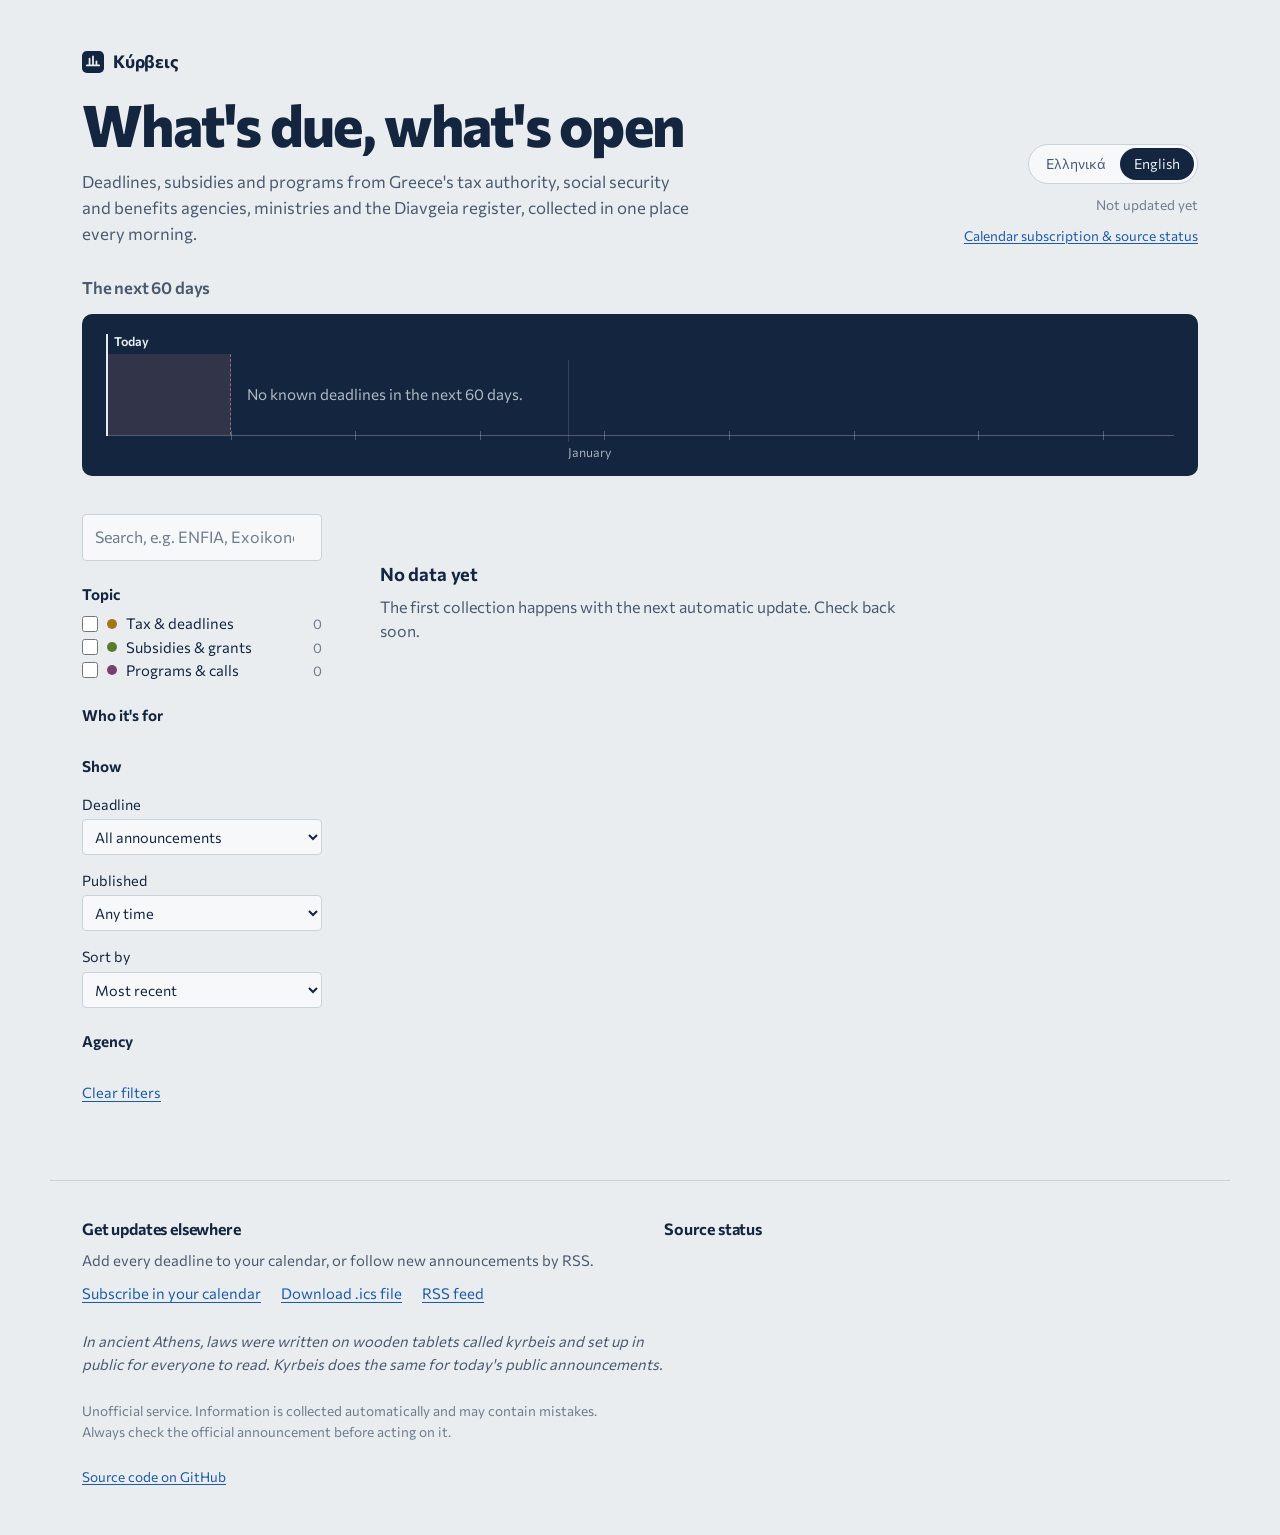
==== site/index.html @ b3ae0763 "Mobile layout: sticky search and filter panel, compact header" ====
<!doctype html>
<html lang="el">
<head>
<meta charset="utf-8">
<meta name="viewport" content="width=device-width, initial-scale=1">
<title>Κύρβεις — Προθεσμίες, επιδόματα και επιδοτήσεις του Δημοσίου</title>
<meta name="description" content="Προθεσμίες, επιδοτήσεις και προγράμματα από ΑΑΔΕ, e-ΕΦΚΑ, ΟΠΕΚΑ, ΔΥΠΑ, υπουργεία και Διαύγεια, σε ένα μέρος. Ενημερώνεται καθημερινά.">
<meta name="theme-color" content="#14263F">
<link rel="icon" href="data:image/svg+xml,%3Csvg xmlns='http://www.w3.org/2000/svg' viewBox='0 0 32 32'%3E%3Crect width='32' height='32' rx='7' fill='%2314263F'/%3E%3Cpath d='M7 21h18M11 21V11M16 21V8M21 21v-6' stroke='%23E9EDF0' stroke-width='2.6' stroke-linecap='round'/%3E%3C/svg%3E">
<link rel="alternate" type="application/rss+xml" title="Κύρβεις" href="data/feed.xml">
<link rel="preconnect" href="https://fonts.googleapis.com">
<link rel="preconnect" href="https://fonts.gstatic.com" crossorigin>
<link href="https://fonts.googleapis.com/css2?family=Commissioner:wght@300..800&display=swap" rel="stylesheet">
<link rel="stylesheet" href="style.css">
</head>
<body>
<a class="skip" href="#list" data-i18n="skip">Μετάβαση στα αποτελέσματα</a>

<header class="top">
  <div class="brand">
    <a class="wordmark" href="./" lang="el"><svg aria-hidden="true" width="22" height="22" viewBox="0 0 32 32"><rect width="32" height="32" rx="7" fill="currentColor"/><path d="M7 21h18M11 21V11M16 21V8M21 21v-6" stroke="var(--paper)" stroke-width="2.6" stroke-linecap="round"/></svg>Κύρβεις</a>
    <h1 data-i18n="title">Τι λήγει, τι ανοίγει</h1>
    <p class="lede" data-i18n="lede">Προθεσμίες, επιδοτήσεις και προγράμματα από ΑΑΔΕ, e-ΕΦΚΑ, ΟΠΕΚΑ, ΔΥΠΑ, υπουργεία και Διαύγεια, συγκεντρωμένα και ενημερωμένα κάθε πρωί.</p>
  </div>
  <div class="top-side">
    <div class="lang" role="group" aria-label="Language">
      <button type="button" data-lang="el" aria-pressed="true">Ελληνικά</button>
      <button type="button" data-lang="en" aria-pressed="false">English</button>
    </div>
    <p class="updated" id="updated"></p>
    <a class="jump" href="#foot" data-i18n="jumpFoot">Συνδρομή στο ημερολόγιο &amp; κατάσταση πηγών</a>
  </div>
</header>

<section class="horizon" aria-labelledby="horizon-h">
  <div class="horizon-head">
    <h2 id="horizon-h" data-i18n="horizon">Οι επόμενες 60 ημέρες</h2>
    <p id="next-up" class="next-up"></p>
  </div>
  <div class="track-wrap">
    <div class="track" id="track" role="group" data-i18n-label="timeline" aria-label="Χρονολόγιο προθεσμιών"></div>
  </div>
</section>

<div class="layout">
  <aside class="rail" aria-label="Filters">
    <label class="search">
      <span class="vh" data-i18n="search">Αναζήτηση</span>
      <input id="q" type="search" autocomplete="off" data-i18n-ph="searchPh" placeholder="Αναζήτηση, π.χ. ΕΝΦΙΑ, Εξοικονομώ">
    </label>

    <details class="filters" id="filters" open>
    <summary><span data-i18n="filters">Φίλτρα</span><span class="badge" id="fcount" hidden></span></summary>
    <div class="filters-body">
    <fieldset>
      <legend data-i18n="topic">Θέμα</legend>
      <div id="cats"></div>
    </fieldset>

    <fieldset>
      <legend data-i18n="audience">Για ποιον</legend>
      <div id="auds"></div>
    </fieldset>

    <fieldset>
      <legend data-i18n="show">Εμφάνιση</legend>
      <label class="sort"><span data-i18n="dueFilter">Προθεσμία</span>
        <select id="due">
          <option value="" data-i18n="dueAny">Όλες οι ανακοινώσεις</option>
          <option value="open" data-i18n="dueOpen">Με ανοιχτή προθεσμία</option>
          <option value="7" data-i18n="due7">Λήγει σε 7 ημέρες</option>
          <option value="30" data-i18n="due30">Λήγει σε 30 ημέρες</option>
        </select>
      </label>
      <label class="sort"><span data-i18n="period">Δημοσίευση</span>
        <select id="period">
          <option value="" data-i18n="periodAny">Οποτεδήποτε</option>
          <option value="7" data-i18n="period7">Τελευταίες 7 ημέρες</option>
          <option value="30" data-i18n="period30">Τελευταίες 30 ημέρες</option>
        </select>
      </label>
      <label class="sort"><span data-i18n="sort">Ταξινόμηση</span>
        <select id="sort">
          <option value="published" data-i18n="sortPub">Πιο πρόσφατα</option>
          <option value="deadline" data-i18n="sortDl">Πλησιέστερη προθεσμία</option>
        </select>
      </label>
    </fieldset>

    <fieldset>
      <legend data-i18n="source">Φορέας</legend>
      <div id="sources"></div>
    </fieldset>

    <button type="button" id="reset" class="reset" data-i18n="reset">Καθαρισμός φίλτρων</button>
    <button type="button" id="apply" class="apply"></button>
    </div>
    </details>
  </aside>

  <main id="list" tabindex="-1">
    <p class="count" id="count" aria-live="polite"></p>
    <div id="results"></div>
  </main>
</div>

<footer class="foot" id="foot">
  <div class="subscribe">
    <h2 data-i18n="subscribe">Πάρτε τις ενημερώσεις αλλού</h2>
    <p data-i18n="subscribeText">Προσθέστε όλες τις προθεσμίες στο ημερολόγιό σας ή ακολουθήστε τα νέα με RSS.</p>
    <p class="sub-links">
      <a href="data/deadlines.ics" id="ics" data-i18n="ics">Συνδρομή στο ημερολόγιο</a>
      <a href="data/deadlines.ics" download data-i18n="icsFile">Λήψη αρχείου .ics</a>
      <a href="data/feed.xml" data-i18n="rss">Ροή RSS</a>
    </p>
  </div>
  <div class="status">
    <h2 data-i18n="status">Κατάσταση πηγών</h2>
    <ul id="status"></ul>
  </div>
  <p class="name-story" data-i18n="nameStory">Στην αρχαία Αθήνα οι νόμοι γράφονταν σε ξύλινες πινακίδες, τις κύρβεις, και στήνονταν δημόσια για να τους διαβάζουν όλοι. Οι Κύρβεις κάνουν το ίδιο για τις σημερινές ανακοινώσεις του Δημοσίου.</p>
  <p class="disclaimer" data-i18n="disclaimer">Ανεπίσημη υπηρεσία. Οι πληροφορίες συλλέγονται αυτόματα και μπορεί να περιέχουν λάθη. Ελέγχετε πάντα την επίσημη ανακοίνωση πριν από κάθε ενέργεια.</p>
  <p class="made"><a id="repo" href="https://github.com/" data-i18n="made">Ο κώδικας στο GitHub</a></p>
</footer>

<script src="app.js" defer></script>
</body>
</html>
---- site/style.css ----
/* Κύρβεις (Kyrbeis) — tokens first, then layout, then components. */
:root {
  --paper: #E9EDF0;        /* cool slate paper */
  --surface: #F6F8F9;
  --ink: #14263F;          /* navy ink */
  --ink-2: #4A5A6E;
  --ink-3: #6E7C8C;
  --rule: #C9D1D9;
  --link: #1D5AA6;         /* Aegean blue */
  --tax: #A6741A;          /* ochre: tax & deadlines */
  --subsidy: #5A7A2E;      /* olive: money */
  --program: #7A3F6E;      /* plum: programs & calls */
  --other: #7C8A99;
  --urgent: #B23A2B;       /* brick: due within 7 days */
  --urgent-bg: #F6DEDA;
  --focus: #1D5AA6;
  --radius-s: 4px;
  --radius-m: 10px;
  --font: "Commissioner", system-ui, -apple-system, "Segoe UI", sans-serif;
  color-scheme: light;
}
@media (prefers-color-scheme: dark) {
  :root:not([data-theme="light"]) {
    --paper: #0F1A2A; --surface: #15243A; --ink: #E6ECF2; --ink-2: #B3C0CE; --ink-3: #8C9BAC;
    --rule: #2A3B53; --link: #8DB8F0; --tax: #E0AE55; --subsidy: #A6C878; --program: #D79AC8;
    --other: #8C9BAC; --urgent: #FF9C8C; --urgent-bg: #4A2420; --focus: #8DB8F0; color-scheme: dark;
  }
}
:root[data-theme="dark"] {
  --paper: #0F1A2A; --surface: #15243A; --ink: #E6ECF2; --ink-2: #B3C0CE; --ink-3: #8C9BAC;
  --rule: #2A3B53; --link: #8DB8F0; --tax: #E0AE55; --subsidy: #A6C878; --program: #D79AC8;
  --other: #8C9BAC; --urgent: #FF9C8C; --urgent-bg: #4A2420; --focus: #8DB8F0; color-scheme: dark;
}

*, *::before, *::after { box-sizing: border-box; }
html { -webkit-text-size-adjust: 100%; }
body {
  margin: 0; background: var(--paper); color: var(--ink);
  font: 400 1rem/1.55 var(--font); font-feature-settings: "tnum" 1;
}
a { color: var(--link); text-underline-offset: .18em; text-decoration-thickness: 1px; }
a:hover { text-decoration-thickness: 2px; }
:focus-visible { outline: 2px solid var(--focus); outline-offset: 2px; border-radius: 2px; }
h1, h2, h3 { margin: 0; font-weight: 650; letter-spacing: -.01em; }
.vh { position: absolute; width: 1px; height: 1px; overflow: hidden; clip: rect(0 0 0 0); white-space: nowrap; }
.skip { position: absolute; left: 16px; top: -40px; background: var(--ink); color: var(--paper); padding: 6px 10px; z-index: 5; }
.skip:focus { top: 8px; }

.top, .horizon, .layout, .foot { max-width: 1180px; margin: 0 auto; padding-inline: 32px; }

/* ---------- header ---------- */
.top {
  display: flex; justify-content: space-between; gap: 32px; align-items: flex-end;
  padding-top: 48px; padding-bottom: 28px;
}
.wordmark {
  display: inline-flex; align-items: center; gap: 9px; margin-bottom: 20px;
  font-weight: 700; font-size: 1.1rem; letter-spacing: -.01em; color: var(--ink); text-decoration: none;
}
.wordmark:hover { text-decoration: none; color: var(--link); }
.top h1 {
  font-size: clamp(2.2rem, 5.2vw, 3.6rem); line-height: 1.02; font-weight: 760;
  letter-spacing: -.03em; max-width: 16ch;
}
.lede { margin: 14px 0 0; max-width: 56ch; color: var(--ink-2); font-size: 1.05rem; }
.top-side { display: flex; flex-direction: column; align-items: flex-end; gap: 10px; flex-shrink: 0; }
.lang { display: inline-flex; border: 1px solid var(--rule); border-radius: 999px; padding: 3px; background: var(--surface); }
.lang button {
  font: inherit; font-size: .88rem; border: 0; background: transparent; color: var(--ink-2);
  padding: 5px 14px; border-radius: 999px; cursor: pointer;
}
.lang button[aria-pressed="true"] { background: var(--ink); color: var(--paper); }
.updated { margin: 0; font-size: .85rem; color: var(--ink-3); text-align: right; }
.jump { font-size: .85rem; }

/* ---------- the 60-day horizon (the one bold element) ---------- */
.horizon { padding-bottom: 36px; }
.horizon-head { display: flex; justify-content: space-between; align-items: baseline; gap: 16px; flex-wrap: wrap; margin-bottom: 14px; }
.horizon-head h2 { font-size: 1.05rem; font-weight: 600; color: var(--ink-2); }
.next-up { margin: 0; font-size: .95rem; }
.next-up strong { font-weight: 650; }
.track-wrap { background: var(--ink); border-radius: var(--radius-m); padding: 20px 24px 14px; color: #E6ECF2; }
:root[data-theme="dark"] .track-wrap { background: #091220; }
@media (prefers-color-scheme: dark) { :root:not([data-theme="light"]) .track-wrap { background: #091220; } }
.track { position: relative; height: 128px; }
.track .axis { position: absolute; left: 0; right: 0; bottom: 26px; height: 1px; background: rgba(230,236,242,.28); }
.track .week { position: absolute; bottom: 22px; width: 1px; height: 9px; background: rgba(230,236,242,.28); }
.track .month { position: absolute; bottom: 0; font-size: .78rem; color: rgba(230,236,242,.7); transform: translateX(-1px); white-space: nowrap; }
.track .month::before { content: ""; position: absolute; left: 0; bottom: 20px; width: 1px; height: 82px; background: rgba(230,236,242,.14); }
.track .today { position: absolute; left: 0; bottom: 26px; top: 0; width: 2px; background: #E6ECF2; }
.track .today span { position: absolute; top: -2px; left: 8px; font-size: .78rem; font-weight: 600; white-space: nowrap; }
.track .urgent-zone { position: absolute; left: 0; bottom: 27px; top: 20px; background: rgba(255,156,140,.13); border-right: 1px dashed rgba(255,156,140,.5); }
.tick {
  position: absolute; width: 12px; height: 12px; margin-left: -6px; border-radius: 50%;
  border: 2px solid #0F1A2A; padding: 0; cursor: pointer; background: var(--c, #fff);
  transition: transform .15s ease;
}
.tick:hover, .tick:focus-visible { transform: scale(1.45); outline-color: #E6ECF2; }
.tick[data-cat="tax_deadline"] { --c: #E0AE55; }
.tick[data-cat="subsidy"] { --c: #A6C878; }
.tick[data-cat="program"] { --c: #D79AC8; }
.tick[data-cat="other"] { --c: #B3C0CE; }
.tick-more {
  width: auto; height: 16px; min-width: 22px; margin-left: -11px; border-radius: 8px; padding: 0 5px;
  background: #E6ECF2; color: #14263F; font: 650 .68rem/12px var(--font); border-width: 2px;
}
.track-empty { position: absolute; left: calc(11.7% + 16px); right: 12px; top: 34px; font-size: .95rem; color: rgba(230,236,242,.75); max-width: 46ch; }
.tip {
  position: absolute; z-index: 3; width: max-content; max-width: min(320px, 80vw);
  background: #E6ECF2; color: #14263F; font-size: .85rem; line-height: 1.35;
  padding: 8px 10px; border-radius: var(--radius-s); pointer-events: none; box-shadow: 0 6px 18px rgba(0,0,0,.25);
}
.tip b { display: block; font-weight: 650; margin-bottom: 2px; }

/* ---------- layout ---------- */
.layout { display: grid; grid-template-columns: 250px minmax(0, 1fr); gap: 48px; padding-bottom: 64px; }
/* The filter column stays in view, and scrolls on its own when it's taller than the window */
.rail {
  position: sticky; top: 20px; align-self: start; display: flex; flex-direction: column; gap: 22px;
  max-height: calc(100vh - 40px); overflow-y: auto; overscroll-behavior: contain;
  padding: 2px 10px 12px 2px; margin-left: -2px; scrollbar-width: thin; scrollbar-color: var(--rule) transparent;
}
.filters > summary { display: none; }
.filters-body { display: flex; flex-direction: column; gap: 22px; }
.rail fieldset { border: 0; margin: 0; padding: 0; display: flex; flex-direction: column; gap: 6px; }
.rail legend { font-weight: 650; font-size: .95rem; margin-bottom: 6px; padding: 0; }
.search input {
  width: 100%; font: inherit; padding: 10px 12px; border-radius: var(--radius-s);
  border: 1px solid var(--rule); background: var(--surface); color: var(--ink);
}
.search input::placeholder { color: var(--ink-3); }
.check { display: flex; align-items: center; gap: 9px; font-size: .93rem; cursor: pointer; }
.check input { width: 16px; height: 16px; margin: 0; flex-shrink: 0; accent-color: var(--ink); }
.check .n { margin-left: auto; color: var(--ink-3); font-size: .85rem; }
.swatch { width: 10px; height: 10px; border-radius: 50%; background: var(--c); flex-shrink: 0; }
.sort { display: flex; flex-direction: column; gap: 4px; font-size: .9rem; margin-top: 8px; }
.sort select { font: inherit; padding: 7px 8px; border-radius: var(--radius-s); border: 1px solid var(--rule); background: var(--surface); color: var(--ink); }
.apply, .badge { display: none; }
.reset { align-self: flex-start; font: inherit; font-size: .9rem; background: none; border: 0; padding: 0; color: var(--link); text-decoration: underline; text-underline-offset: .18em; cursor: pointer; }

/* ---------- results ---------- */
main:focus { outline: none; }
.count { margin: 0 0 8px; color: var(--ink-3); font-size: .9rem; }
.group { margin-top: 26px; }
.group > h3 { font-size: .95rem; font-weight: 600; color: var(--ink-2); padding-bottom: 6px; border-bottom: 1px solid var(--rule); }
.item {
  display: grid; grid-template-columns: 4px minmax(0, 1fr) auto; gap: 0 16px;
  padding: 14px 0; border-bottom: 1px solid var(--rule);
}
.item .bar { border-radius: 2px; background: var(--c, var(--other)); }
.item[data-cat="tax_deadline"] { --c: var(--tax); }
.item[data-cat="subsidy"] { --c: var(--subsidy); }
.item[data-cat="program"] { --c: var(--program); }
.item h4 { margin: 0; font-size: 1.04rem; font-weight: 560; line-height: 1.35; max-width: 70ch; }
.item h4 a { color: var(--ink); text-decoration: none; }
.item h4 a:hover { color: var(--link); text-decoration: underline; }
.item .meta { margin-top: 5px; display: flex; flex-wrap: wrap; gap: 4px 14px; font-size: .85rem; color: var(--ink-3); }
.item .tag { color: var(--c); font-weight: 560; }
.item .tag + .tag { margin-left: -6px; }
.item .new { color: var(--link); font-weight: 600; }
.item.flash { animation: flash 1.6s ease; }
@keyframes flash { 0%, 30% { background: color-mix(in srgb, var(--link) 14%, transparent); } 100% { background: transparent; } }
.due { text-align: right; font-size: .85rem; white-space: nowrap; align-self: start; }
.due b { display: block; font-size: 1.15rem; font-weight: 700; line-height: 1.1; }
.due.soon { color: var(--urgent); }
.due.soon b { background: var(--urgent-bg); padding: 1px 6px; border-radius: var(--radius-s); display: inline-block; }
.due.past { color: var(--ink-3); }
.empty { padding: 40px 0; max-width: 52ch; }
.empty h3 { font-size: 1.15rem; margin-bottom: 6px; }
.empty p { color: var(--ink-2); margin: 0; }
.more { margin-top: 20px; font: inherit; padding: 9px 16px; border-radius: var(--radius-s); border: 1px solid var(--rule); background: var(--surface); color: var(--ink); cursor: pointer; }

/* ---------- footer ---------- */
.foot { border-top: 1px solid var(--rule); padding-top: 36px; padding-bottom: 48px; display: grid; grid-template-columns: 1fr 1fr; gap: 24px 48px; }
.foot h2 { font-size: 1rem; margin-bottom: 8px; }
.foot p { margin: 0; color: var(--ink-2); font-size: .93rem; max-width: 60ch; }
.sub-links { margin-top: 10px !important; display: flex; gap: 20px; flex-wrap: wrap; }
.status ul { list-style: none; margin: 0; padding: 0; font-size: .9rem; }
.status li { display: flex; gap: 8px; align-items: baseline; padding: 3px 0; }
.status .dot { width: 8px; height: 8px; border-radius: 50%; background: var(--subsidy); flex-shrink: 0; transform: translateY(-1px); }
.status .bad .dot { background: var(--urgent); }
.status .warn .dot { background: var(--tax); }
.status .off .dot { background: transparent; border: 1px solid var(--ink-3); }
.status .off a { color: var(--ink-3); }
.status .st-n { margin-left: auto; color: var(--ink-3); }
.name-story { grid-column: 1 / -1; font-style: italic; }
.disclaimer, .made { grid-column: 1 / -1; font-size: .85rem !important; color: var(--ink-3) !important; }

/* ---------- responsive ---------- */
@media (max-width: 860px) {
  .top, .horizon, .layout, .foot { padding-inline: 16px; }

  /* compact header: the language switch sits beside the wordmark, so announcements start sooner */
  .top { position: relative; flex-direction: column; align-items: stretch; gap: 14px; padding-top: 18px; padding-bottom: 22px; }
  .wordmark { margin-bottom: 14px; min-height: 40px; }
  .top h1 { font-size: 2.05rem; }
  .lede { font-size: .98rem; margin-top: 10px; }
  .top-side { flex-direction: row; flex-wrap: wrap; align-items: baseline; gap: 2px 16px; }
  .lang { position: absolute; top: 17px; right: 16px; }
  .lang button { min-height: 34px; }
  .updated { text-align: left; }
  .jump { padding: 6px 0; }

  .horizon { padding-bottom: 20px; }
  .track-wrap { padding: 16px 14px 10px; }
  /* bigger invisible tap area around each dot on the timeline */
  .tick::after { content: ""; position: absolute; inset: -9px; border-radius: 50%; }

  .layout { grid-template-columns: 1fr; gap: 8px; }

  /* the search box and the filter button stay at the top while you scroll the list */
  .rail {
    position: sticky; top: 0; z-index: 4; flex-direction: row; align-items: stretch; gap: 8px;
    max-height: none; overflow: visible; margin: 0 -16px; padding: 10px 16px;
    background: var(--paper); border-bottom: 1px solid var(--rule);
  }
  .search { flex: 1; min-width: 0; }
  .search input, .sort select { font-size: 16px; }   /* under 16px, iPhones zoom in on tap */
  .search input { height: 100%; min-height: 46px; }
  .filters > summary {
    display: flex; align-items: center; gap: 8px; height: 100%; min-height: 46px; padding: 0 14px;
    list-style: none; cursor: pointer; font-weight: 600; white-space: nowrap;
    border: 1px solid var(--rule); border-radius: var(--radius-s); background: var(--surface);
  }
  .filters > summary::-webkit-details-marker { display: none; }
  .filters[open] > summary { background: var(--ink); color: var(--paper); border-color: var(--ink); }
  .badge {
    display: inline-block; min-width: 20px; padding: 0 6px; border-radius: 999px; text-align: center;
    background: var(--link); color: var(--paper); font-size: .78rem; font-weight: 700; line-height: 20px;
  }
  .badge[hidden] { display: none; }

  /* the filters open as a panel over the list, scrolling on their own */
  .filters-body {
    position: absolute; left: 0; right: 0; top: 100%; gap: 18px;
    max-height: calc(100vh - 80px); max-height: calc(100dvh - 80px);
    overflow-y: auto; overscroll-behavior: contain;
    padding: 16px 16px 0; background: var(--surface);
    border-bottom: 1px solid var(--rule); box-shadow: 0 14px 28px rgba(15, 26, 42, .22);
  }
  .rail #cats, .rail #auds { display: grid; grid-template-columns: 1fr 1fr; gap: 2px 12px; }
  .check { min-height: 38px; line-height: 1.3; }
  .check input { width: 18px; height: 18px; flex-shrink: 0; }
  /* the list area is always at least a screen tall, so the bar stays put and
     "show results" can scroll to the list even when a filter leaves few or none */
  .layout { min-height: 100vh; min-height: 100dvh; align-content: start; }
  .sort select { padding: 10px 8px; }
  .reset { padding: 6px 0; }
  /* stays at the bottom of the panel; the surface-coloured ring hides the list scrolling under it */
  .apply {
    display: block; position: sticky; bottom: 14px; width: 100%; margin: 4px 0 14px; padding: 13px 16px;
    font: inherit; font-weight: 650; color: var(--paper); background: var(--ink); cursor: pointer;
    border: 0; border-radius: var(--radius-s); box-shadow: 0 0 0 16px var(--surface);
  }
  #list { scroll-margin-top: 76px; }
  .item { grid-template-columns: 4px minmax(0, 1fr); padding: 16px 0; }
  .item[id] { scroll-margin-top: 90px; }
  .due { grid-column: 2; text-align: left; margin-top: 6px; }
  .due b { display: inline; font-size: 1rem; margin-right: 6px; }
  .more { width: 100%; padding: 12px 16px; }

  .foot { grid-template-columns: 1fr; }
  .status li { padding: 6px 0; }
}
@media (prefers-reduced-motion: reduce) {
  *, *::before, *::after { animation: none !important; transition: none !important; }
}
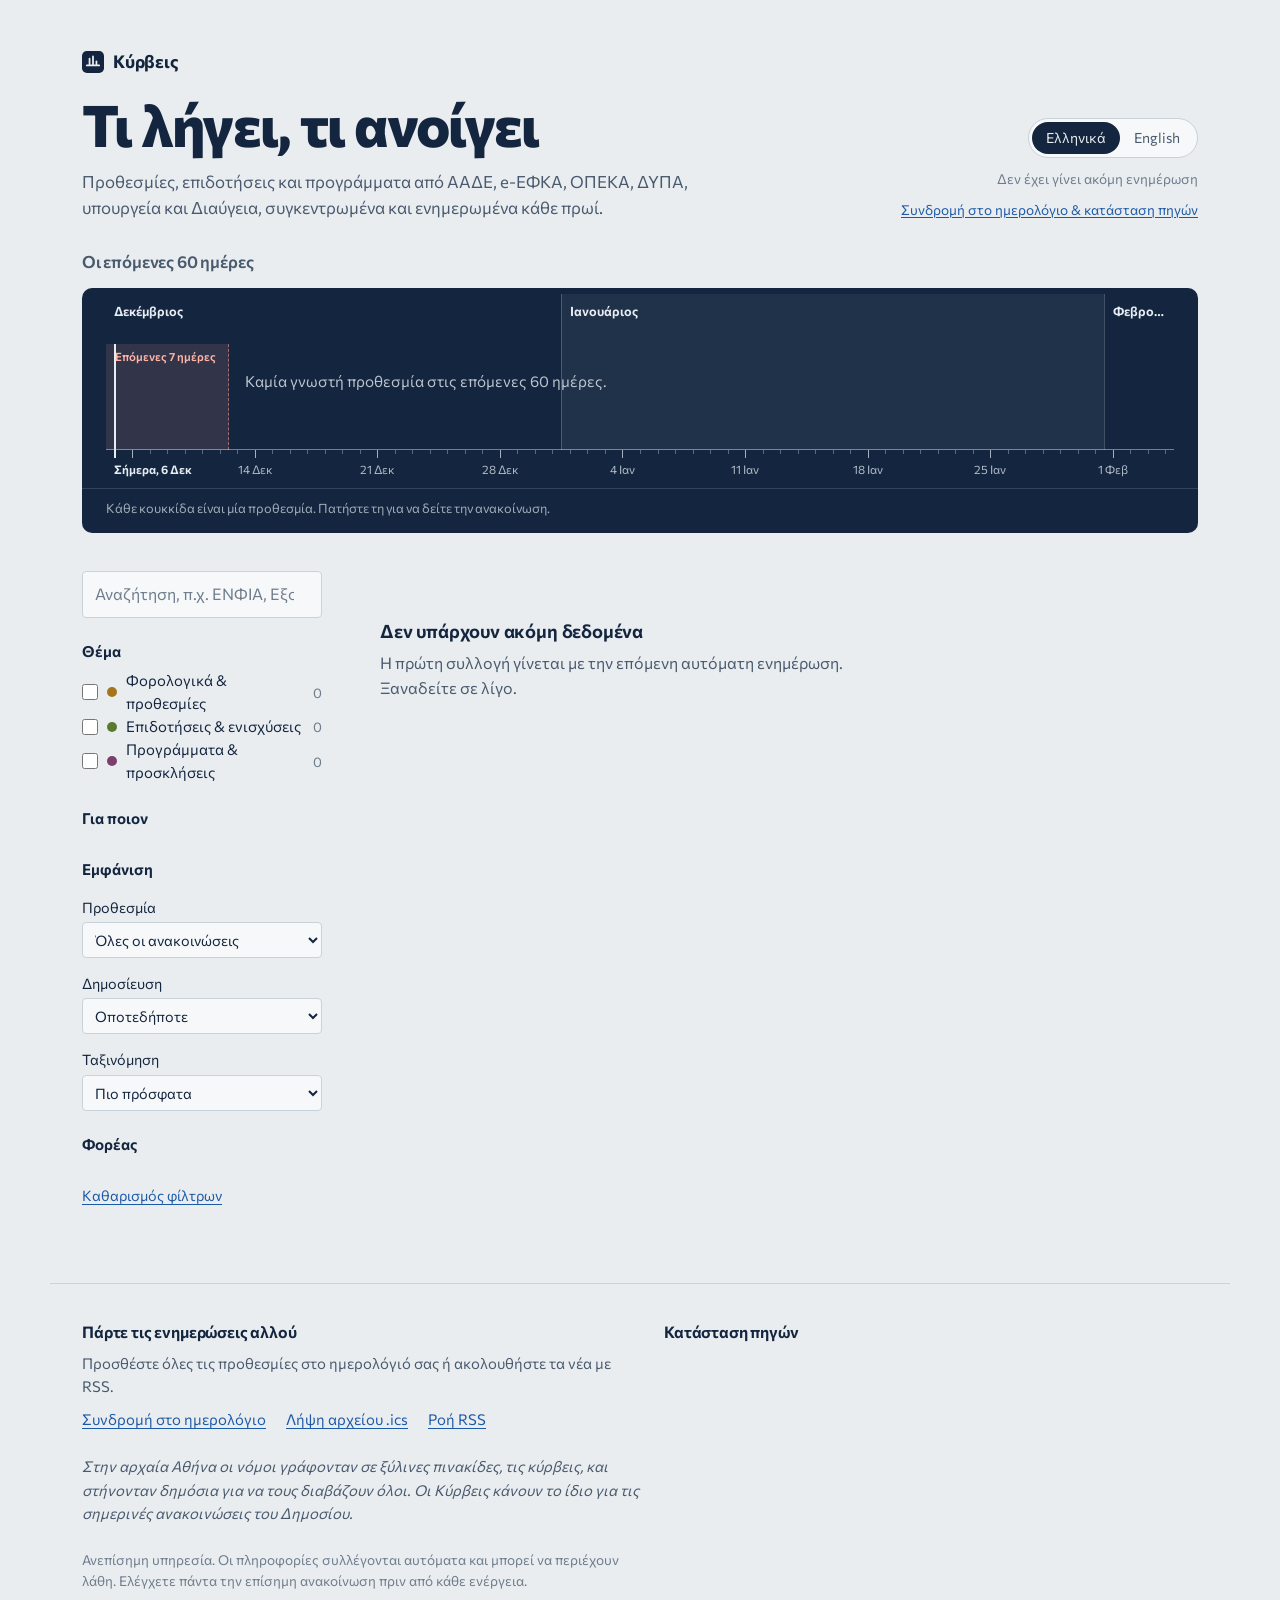
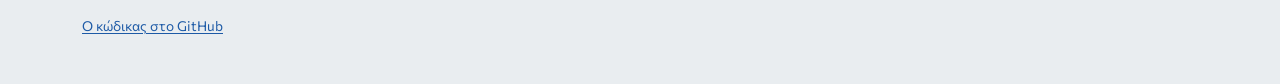
==== commit bb9b30dc: "Clearer timeline, source links go to websites" ====
--- a/site/index.html
+++ b/site/index.html
@@ -38,7 +38,10 @@
     <p id="next-up" class="next-up"></p>
   </div>
   <div class="track-wrap">
-    <div class="track" id="track" role="group" data-i18n-label="timeline" aria-label="Χρονολόγιο προθεσμιών"></div>
+    <div class="track-scroll" id="track-scroll">
+      <div class="track" id="track" role="group" data-i18n-label="timeline" aria-label="Χρονολόγιο προθεσμιών"></div>
+    </div>
+    <div class="track-legend" id="track-legend"></div>
   </div>
 </section>
 
--- a/site/style.css
+++ b/site/style.css
@@ -79,37 +79,71 @@
 .horizon-head h2 { font-size: 1.05rem; font-weight: 600; color: var(--ink-2); }
 .next-up { margin: 0; font-size: .95rem; }
 .next-up strong { font-weight: 650; }
-.track-wrap { background: var(--ink); border-radius: var(--radius-m); padding: 20px 24px 14px; color: #E6ECF2; }
+.track-wrap {
+  --dot-tax_deadline: #E0AE55; --dot-subsidy: #A6C878; --dot-program: #D79AC8; --dot-other: #B3C0CE;
+  background: var(--ink); border-radius: var(--radius-m); padding: 6px 0 14px; color: #E6ECF2;
+}
 :root[data-theme="dark"] .track-wrap { background: #091220; }
 @media (prefers-color-scheme: dark) { :root:not([data-theme="light"]) .track-wrap { background: #091220; } }
-.track { position: relative; height: 128px; }
-.track .axis { position: absolute; left: 0; right: 0; bottom: 26px; height: 1px; background: rgba(230,236,242,.28); }
-.track .week { position: absolute; bottom: 22px; width: 1px; height: 9px; background: rgba(230,236,242,.28); }
-.track .month { position: absolute; bottom: 0; font-size: .78rem; color: rgba(230,236,242,.7); transform: translateX(-1px); white-space: nowrap; }
-.track .month::before { content: ""; position: absolute; left: 0; bottom: 20px; width: 1px; height: 82px; background: rgba(230,236,242,.14); }
-.track .today { position: absolute; left: 0; bottom: 26px; top: 0; width: 2px; background: #E6ECF2; }
-.track .today span { position: absolute; top: -2px; left: 8px; font-size: .78rem; font-weight: 600; white-space: nowrap; }
-.track .urgent-zone { position: absolute; left: 0; bottom: 27px; top: 20px; background: rgba(255,156,140,.13); border-right: 1px dashed rgba(255,156,140,.5); }
+.track-scroll {
+  overflow-x: auto; overflow-y: hidden; padding: 0 24px; overscroll-behavior-x: contain;
+  scrollbar-width: thin; scrollbar-color: rgba(230,236,242,.3) transparent;
+}
+.track { position: relative; height: 190px; }
+
+/* months: alternating bands across the full height, name at the top */
+.track .mband { position: absolute; top: 0; bottom: 34px; border-left: 1px solid rgba(230,236,242,.22); }
+.track .mband.alt { background: rgba(230,236,242,.055); }
+.track .mband:first-child { border-left: 0; }
+.track .mname { position: absolute; top: 8px; left: 8px; right: 6px; white-space: nowrap; overflow: hidden; text-overflow: ellipsis; font-size: .8rem; color: rgba(230,236,242,.72); }
+.track .mname b, .track .mname span { display: block; overflow: hidden; text-overflow: ellipsis; }
+.track .mname b { font-weight: 650; color: #E6ECF2; }
+.track .mname span { font-size: .74rem; }
+
+/* the next seven days */
+.track .urgent-zone {
+  position: absolute; left: 0; top: 50px; bottom: 34px;
+  background: rgba(255,156,140,.13); border-right: 1px dashed rgba(255,156,140,.55);
+}
+.track .urgent-zone span { position: absolute; top: 4px; left: 9px; font-size: .72rem; font-weight: 600; color: #FFB4A8; white-space: nowrap; }
+
+/* date scale */
+.track .axis { position: absolute; left: 0; right: 0; bottom: 34px; height: 1px; background: rgba(230,236,242,.45); }
+.track .dtick { position: absolute; bottom: 30px; width: 1px; height: 4px; background: rgba(230,236,242,.35); }
+.track .dtick.wk { height: 8px; bottom: 26px; background: rgba(230,236,242,.7); }
+.track .dlabel { position: absolute; bottom: 6px; transform: translateX(-50%); font-size: .74rem; color: rgba(230,236,242,.75); white-space: nowrap; }
+.track .dlabel.now { transform: none; margin-left: -1px; font-weight: 650; color: #E6ECF2; }
+.track .today { position: absolute; top: 50px; bottom: 26px; width: 2px; background: #E6ECF2; }
+
 .tick {
   position: absolute; width: 12px; height: 12px; margin-left: -6px; border-radius: 50%;
   border: 2px solid #0F1A2A; padding: 0; cursor: pointer; background: var(--c, #fff);
   transition: transform .15s ease;
 }
 .tick:hover, .tick:focus-visible { transform: scale(1.45); outline-color: #E6ECF2; }
-.tick[data-cat="tax_deadline"] { --c: #E0AE55; }
-.tick[data-cat="subsidy"] { --c: #A6C878; }
-.tick[data-cat="program"] { --c: #D79AC8; }
-.tick[data-cat="other"] { --c: #B3C0CE; }
+.tick[data-cat="tax_deadline"] { --c: var(--dot-tax_deadline); }
+.tick[data-cat="subsidy"] { --c: var(--dot-subsidy); }
+.tick[data-cat="program"] { --c: var(--dot-program); }
+.tick[data-cat="other"] { --c: var(--dot-other); }
 .tick-more {
   width: auto; height: 16px; min-width: 22px; margin-left: -11px; border-radius: 8px; padding: 0 5px;
   background: #E6ECF2; color: #14263F; font: 650 .68rem/12px var(--font); border-width: 2px;
 }
-.track-empty { position: absolute; left: calc(11.7% + 16px); right: 12px; top: 34px; font-size: .95rem; color: rgba(230,236,242,.75); max-width: 46ch; }
+.track-empty { position: absolute; right: 12px; top: 76px; margin: 0; font-size: .95rem; color: rgba(230,236,242,.8); max-width: 46ch; }
+
+/* colour key and how-to */
+.track-legend { display: flex; flex-wrap: wrap; justify-content: space-between; align-items: baseline; gap: 6px 24px; padding: 10px 24px 0; border-top: 1px solid rgba(230,236,242,.14); margin-top: 4px; }
+.track-legend .key { display: flex; flex-wrap: wrap; gap: 4px 16px; list-style: none; margin: 0; padding: 0; font-size: .82rem; }
+.track-legend .key li { display: flex; align-items: center; gap: 6px; }
+.track-legend .swatch { width: 10px; height: 10px; }
+.track-legend .hint { margin: 0; font-size: .8rem; color: rgba(230,236,242,.68); }
+
 .tip {
-  position: absolute; z-index: 3; width: max-content; max-width: min(320px, 80vw);
+  position: fixed; z-index: 10; width: max-content; max-width: min(320px, calc(100vw - 16px));
   background: #E6ECF2; color: #14263F; font-size: .85rem; line-height: 1.35;
   padding: 8px 10px; border-radius: var(--radius-s); pointer-events: none; box-shadow: 0 6px 18px rgba(0,0,0,.25);
 }
+.tip[hidden] { display: none; }
 .tip b { display: block; font-weight: 650; margin-bottom: 2px; }
 
 /* ---------- layout ---------- */
@@ -202,7 +236,8 @@
   .jump { padding: 6px 0; }
 
   .horizon { padding-bottom: 20px; }
-  .track-wrap { padding: 16px 14px 10px; }
+  .track-scroll { padding: 0 14px; }
+  .track-legend { padding: 10px 14px 0; }
   /* bigger invisible tap area around each dot on the timeline */
   .tick::after { content: ""; position: absolute; inset: -9px; border-radius: 50%; }
 
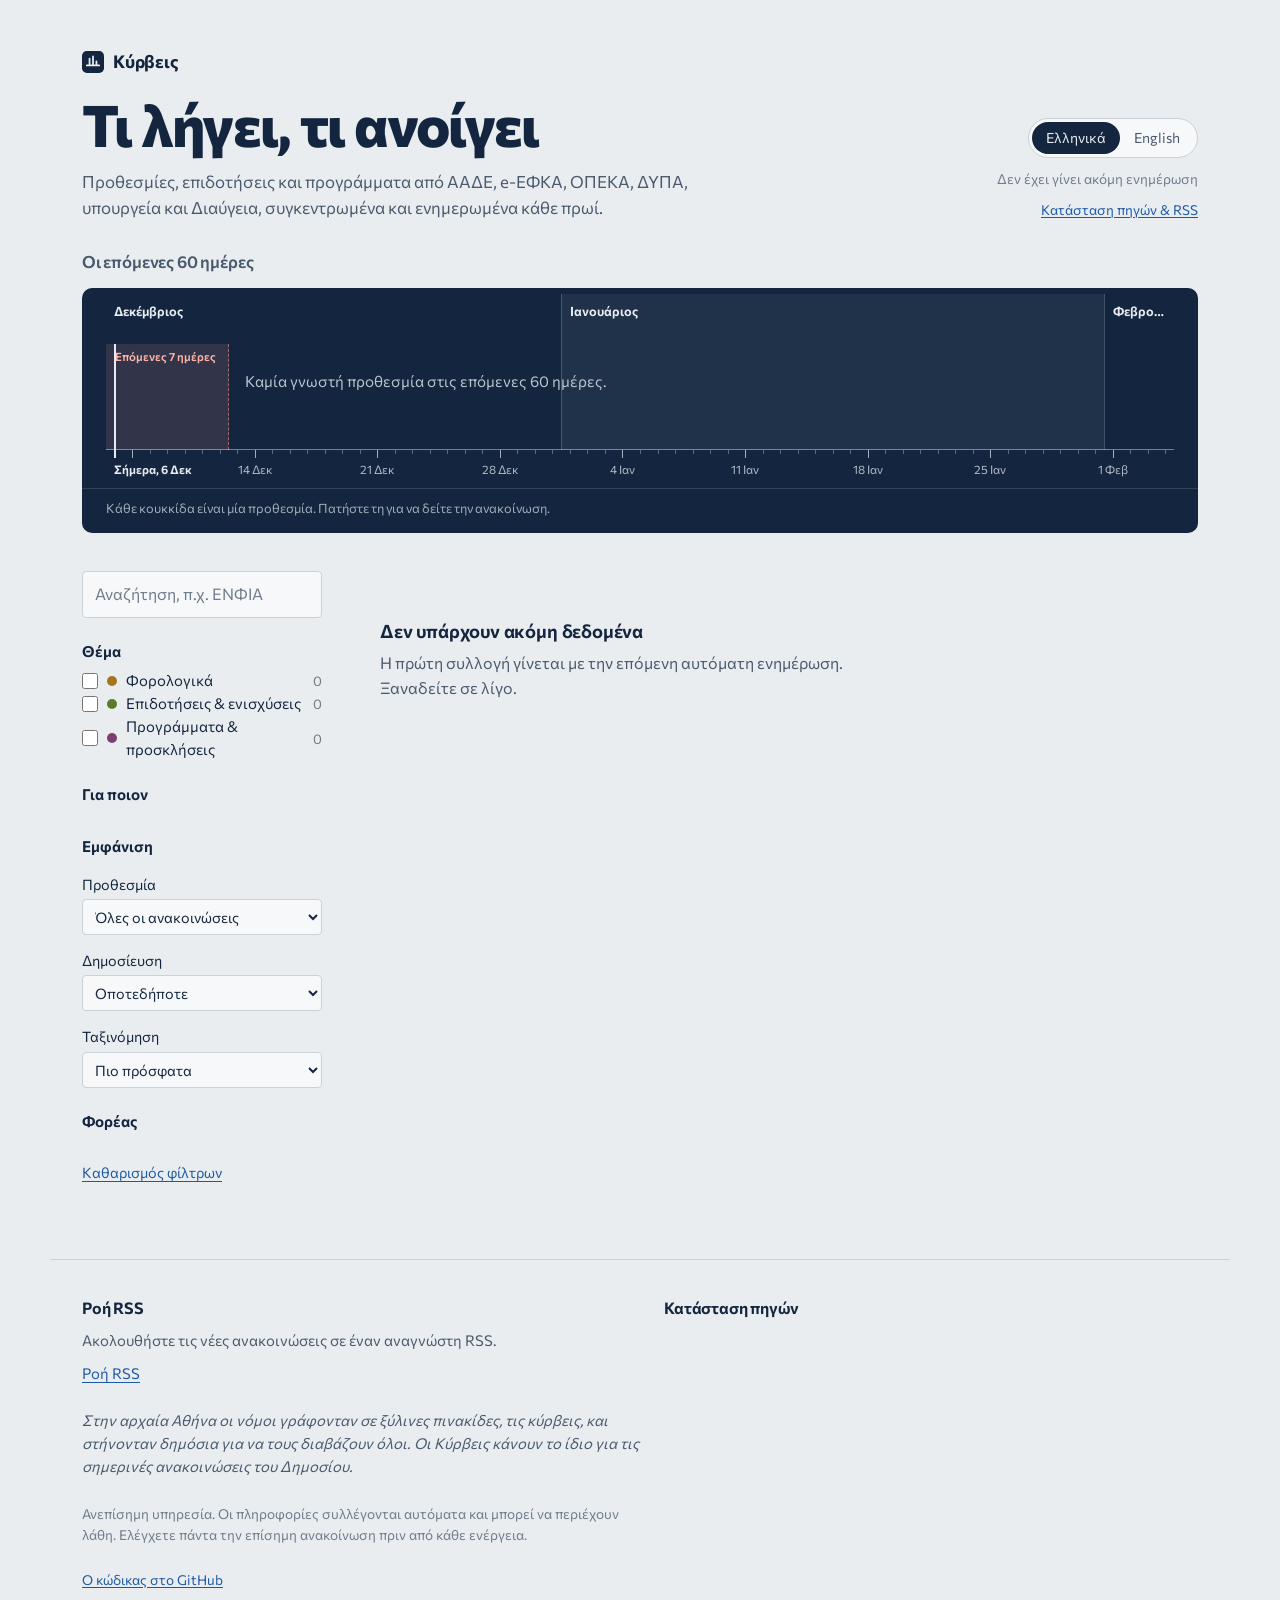
==== commit 638b6bcc: "Remove calendar; add IKY, ELIDEK, ELGA, Ministry of Rural Development" ====
--- a/site/index.html
+++ b/site/index.html
@@ -28,7 +28,7 @@
       <button type="button" data-lang="en" aria-pressed="false">English</button>
     </div>
     <p class="updated" id="updated"></p>
-    <a class="jump" href="#foot" data-i18n="jumpFoot">Συνδρομή στο ημερολόγιο &amp; κατάσταση πηγών</a>
+    <a class="jump" href="#foot" data-i18n="jumpFoot">Κατάσταση πηγών &amp; RSS</a>
   </div>
 </header>
 
@@ -49,7 +49,7 @@
   <aside class="rail" aria-label="Filters">
     <label class="search">
       <span class="vh" data-i18n="search">Αναζήτηση</span>
-      <input id="q" type="search" autocomplete="off" data-i18n-ph="searchPh" placeholder="Αναζήτηση, π.χ. ΕΝΦΙΑ, Εξοικονομώ">
+      <input id="q" type="search" autocomplete="off" data-i18n-ph="searchPh" placeholder="Αναζήτηση, π.χ. ΕΝΦΙΑ">
     </label>
 
     <details class="filters" id="filters" open>
@@ -109,11 +109,9 @@
 
 <footer class="foot" id="foot">
   <div class="subscribe">
-    <h2 data-i18n="subscribe">Πάρτε τις ενημερώσεις αλλού</h2>
-    <p data-i18n="subscribeText">Προσθέστε όλες τις προθεσμίες στο ημερολόγιό σας ή ακολουθήστε τα νέα με RSS.</p>
+    <h2 data-i18n="subscribe">Ροή RSS</h2>
+    <p data-i18n="subscribeText">Ακολουθήστε τις νέες ανακοινώσεις σε έναν αναγνώστη RSS.</p>
     <p class="sub-links">
-      <a href="data/deadlines.ics" id="ics" data-i18n="ics">Συνδρομή στο ημερολόγιο</a>
-      <a href="data/deadlines.ics" download data-i18n="icsFile">Λήψη αρχείου .ics</a>
       <a href="data/feed.xml" data-i18n="rss">Ροή RSS</a>
     </p>
   </div>
--- a/site/style.css
+++ b/site/style.css
@@ -186,7 +186,11 @@
 .item[data-cat="subsidy"] { --c: var(--subsidy); }
 .item[data-cat="program"] { --c: var(--program); }
 .item h4 { margin: 0; font-size: 1.04rem; font-weight: 560; line-height: 1.35; max-width: 70ch; }
-.item h4 a { color: var(--ink); text-decoration: none; }
+.item h4 a {
+  color: var(--ink); text-decoration: none;
+  /* some notices have 100-word titles: show three lines, the rest on hover and on the page itself */
+  display: -webkit-box; -webkit-box-orient: vertical; -webkit-line-clamp: 3; line-clamp: 3; overflow: hidden;
+}
 .item h4 a:hover { color: var(--link); text-decoration: underline; }
 .item .meta { margin-top: 5px; display: flex; flex-wrap: wrap; gap: 4px 14px; font-size: .85rem; color: var(--ink-3); }
 .item .tag { color: var(--c); font-weight: 560; }
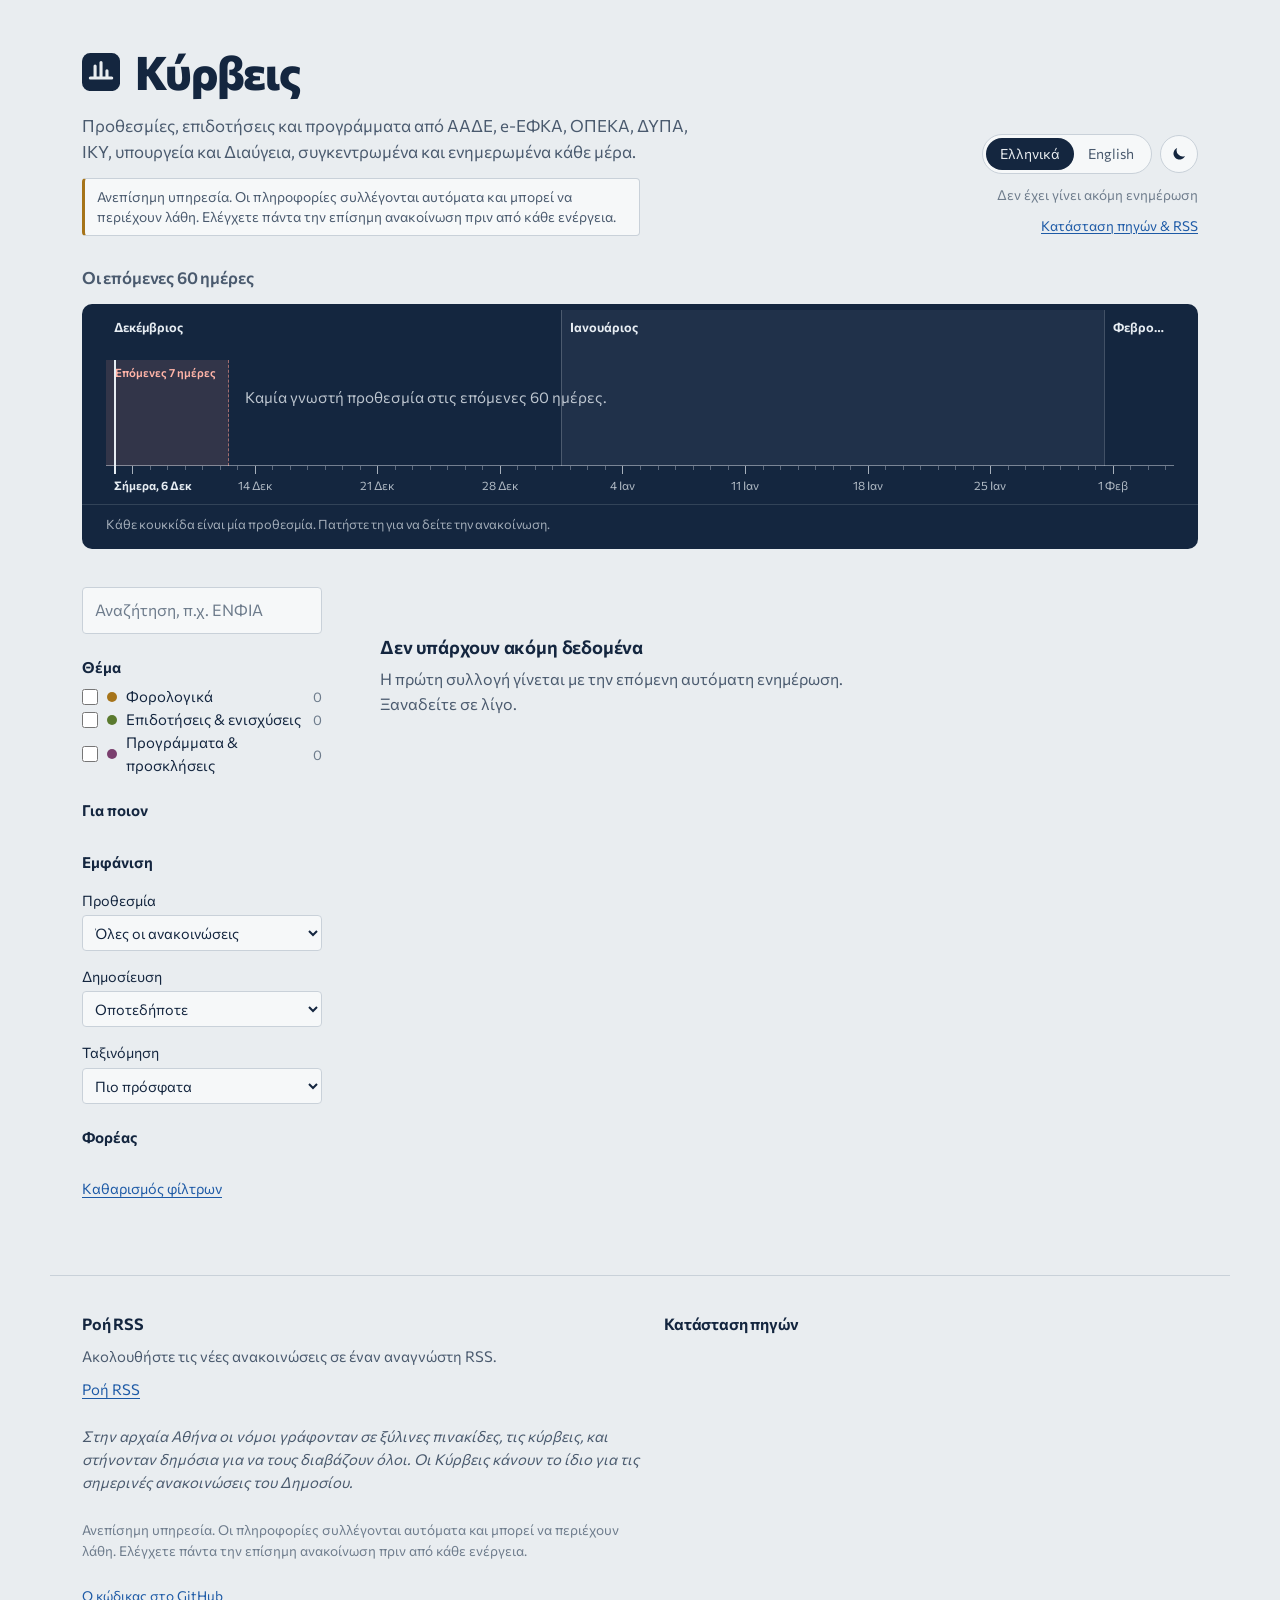
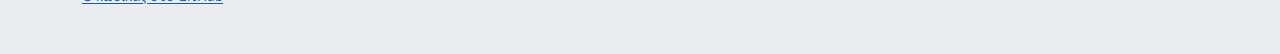
==== commit 0d1d7e3d: "Theme switch, new audiences, header without slogan, disclaimer on top" ====
--- a/site/index.html
+++ b/site/index.html
@@ -12,20 +12,30 @@
 <link rel="preconnect" href="https://fonts.gstatic.com" crossorigin>
 <link href="https://fonts.googleapis.com/css2?family=Commissioner:wght@300..800&display=swap" rel="stylesheet">
 <link rel="stylesheet" href="style.css">
+<script>
+  // apply a saved light/dark choice before the page is drawn, so it doesn't flash
+  try { const th = localStorage.getItem("theme"); if (th === "light" || th === "dark") document.documentElement.dataset.theme = th; } catch (e) {}
+</script>
 </head>
 <body>
 <a class="skip" href="#list" data-i18n="skip">Μετάβαση στα αποτελέσματα</a>
 
 <header class="top">
   <div class="brand">
-    <a class="wordmark" href="./" lang="el"><svg aria-hidden="true" width="22" height="22" viewBox="0 0 32 32"><rect width="32" height="32" rx="7" fill="currentColor"/><path d="M7 21h18M11 21V11M16 21V8M21 21v-6" stroke="var(--paper)" stroke-width="2.6" stroke-linecap="round"/></svg>Κύρβεις</a>
-    <h1 data-i18n="title">Τι λήγει, τι ανοίγει</h1>
-    <p class="lede" data-i18n="lede">Προθεσμίες, επιδοτήσεις και προγράμματα από ΑΑΔΕ, e-ΕΦΚΑ, ΟΠΕΚΑ, ΔΥΠΑ, υπουργεία και Διαύγεια, συγκεντρωμένα και ενημερωμένα κάθε πρωί.</p>
+    <h1 class="name"><a class="wordmark" href="./" lang="el"><svg aria-hidden="true" viewBox="0 0 32 32"><rect width="32" height="32" rx="7" fill="currentColor"/><path d="M7 21h18M11 21V11M16 21V8M21 21v-6" stroke="var(--paper)" stroke-width="2.6" stroke-linecap="round"/></svg>Κύρβεις</a></h1>
+    <p class="lede" data-i18n="lede">Προθεσμίες, επιδοτήσεις και προγράμματα από ΑΑΔΕ, e-ΕΦΚΑ, ΟΠΕΚΑ, ΔΥΠΑ, ΙΚΥ, υπουργεία και Διαύγεια, συγκεντρωμένα και ενημερωμένα κάθε μέρα.</p>
+    <p class="notice" data-i18n="disclaimer">Ανεπίσημη υπηρεσία. Οι πληροφορίες συλλέγονται αυτόματα και μπορεί να περιέχουν λάθη. Ελέγχετε πάντα την επίσημη ανακοίνωση πριν από κάθε ενέργεια.</p>
   </div>
   <div class="top-side">
-    <div class="lang" role="group" aria-label="Language">
-      <button type="button" data-lang="el" aria-pressed="true">Ελληνικά</button>
-      <button type="button" data-lang="en" aria-pressed="false">English</button>
+    <div class="controls">
+      <div class="lang" role="group" aria-label="Language">
+        <button type="button" data-lang="el" aria-pressed="true" aria-label="Ελληνικά" lang="el"><span class="l-full">Ελληνικά</span><span class="l-short" aria-hidden="true">ΕΛ</span></button>
+        <button type="button" data-lang="en" aria-pressed="false" aria-label="English" lang="en"><span class="l-full">English</span><span class="l-short" aria-hidden="true">EN</span></button>
+      </div>
+      <button type="button" class="theme" id="theme" aria-label="Σκούρο θέμα" title="Σκούρο θέμα">
+        <svg class="i-moon" aria-hidden="true" viewBox="0 0 24 24"><path d="M20 14.5A8 8 0 0 1 9.5 4a8 8 0 1 0 10.5 10.5Z"/></svg>
+        <svg class="i-sun" aria-hidden="true" viewBox="0 0 24 24"><circle cx="12" cy="12" r="4.2"/><path d="M12 2.5v2.2M12 19.3v2.2M2.5 12h2.2M19.3 12h2.2M5.3 5.3l1.6 1.6M17.1 17.1l1.6 1.6M5.3 18.7l1.6-1.6M17.1 6.9l1.6-1.6"/></svg>
+      </button>
     </div>
     <p class="updated" id="updated"></p>
     <a class="jump" href="#foot" data-i18n="jumpFoot">Κατάσταση πηγών &amp; RSS</a>
--- a/site/style.css
+++ b/site/style.css
@@ -53,17 +53,29 @@
   display: flex; justify-content: space-between; gap: 32px; align-items: flex-end;
   padding-top: 48px; padding-bottom: 28px;
 }
-.wordmark {
-  display: inline-flex; align-items: center; gap: 9px; margin-bottom: 20px;
-  font-weight: 700; font-size: 1.1rem; letter-spacing: -.01em; color: var(--ink); text-decoration: none;
-}
+/* the name is the page heading */
+.name { font-size: clamp(2rem, 4.2vw, 2.9rem); line-height: 1.05; font-weight: 760; letter-spacing: -.03em; }
+.wordmark { display: inline-flex; align-items: center; gap: .32em; color: var(--ink); text-decoration: none; }
+.wordmark svg { width: .82em; height: .82em; flex-shrink: 0; }
 .wordmark:hover { text-decoration: none; color: var(--link); }
-.top h1 {
-  font-size: clamp(2.2rem, 5.2vw, 3.6rem); line-height: 1.02; font-weight: 760;
-  letter-spacing: -.03em; max-width: 16ch;
-}
 .lede { margin: 14px 0 0; max-width: 56ch; color: var(--ink-2); font-size: 1.05rem; }
+/* the same disclaimer as in the footer, where people see it before relying on anything */
+.notice {
+  margin: 14px 0 0; max-width: 62ch; padding: 8px 12px; font-size: .86rem; line-height: 1.45; color: var(--ink-2);
+  border: 1px solid var(--rule); border-left: 3px solid var(--tax); border-radius: var(--radius-s); background: var(--surface);
+}
 .top-side { display: flex; flex-direction: column; align-items: flex-end; gap: 10px; flex-shrink: 0; }
+.controls { display: flex; align-items: center; gap: 8px; }
+.lang .l-short { display: none; }
+.theme {
+  display: inline-grid; place-items: center; width: 38px; height: 38px; padding: 0; cursor: pointer;
+  border: 1px solid var(--rule); border-radius: 50%; background: var(--surface); color: var(--ink);
+}
+.theme:hover { border-color: var(--ink-3); }
+.theme svg { width: 18px; height: 18px; fill: none; stroke: currentColor; stroke-width: 1.8; stroke-linecap: round; stroke-linejoin: round; }
+.theme .i-moon { fill: currentColor; stroke: none; }
+.theme .i-sun, .theme.is-dark .i-moon { display: none; }
+.theme.is-dark .i-sun { display: block; }
 .lang { display: inline-flex; border: 1px solid var(--rule); border-radius: 999px; padding: 3px; background: var(--surface); }
 .lang button {
   font: inherit; font-size: .88rem; border: 0; background: transparent; color: var(--ink-2);
@@ -230,11 +242,15 @@
 
   /* compact header: the language switch sits beside the wordmark, so announcements start sooner */
   .top { position: relative; flex-direction: column; align-items: stretch; gap: 14px; padding-top: 18px; padding-bottom: 22px; }
-  .wordmark { margin-bottom: 14px; min-height: 40px; }
-  .top h1 { font-size: 2.05rem; }
+  .name { font-size: 1.75rem; min-height: 40px; display: flex; align-items: center; }
   .lede { font-size: .98rem; margin-top: 10px; }
+  .notice { font-size: .82rem; }
   .top-side { flex-direction: row; flex-wrap: wrap; align-items: baseline; gap: 2px 16px; }
-  .lang { position: absolute; top: 17px; right: 16px; }
+  .controls { position: absolute; top: 17px; right: 16px; gap: 6px; }
+  .lang button { padding: 5px 12px; }
+  .lang .l-full { display: none; }   /* "ΕΛ | EN" so the name keeps its room on narrow phones */
+  .lang .l-short { display: inline; }
+  .theme { width: 36px; height: 36px; }
   .lang button { min-height: 34px; }
   .updated { text-align: left; }
   .jump { padding: 6px 0; }
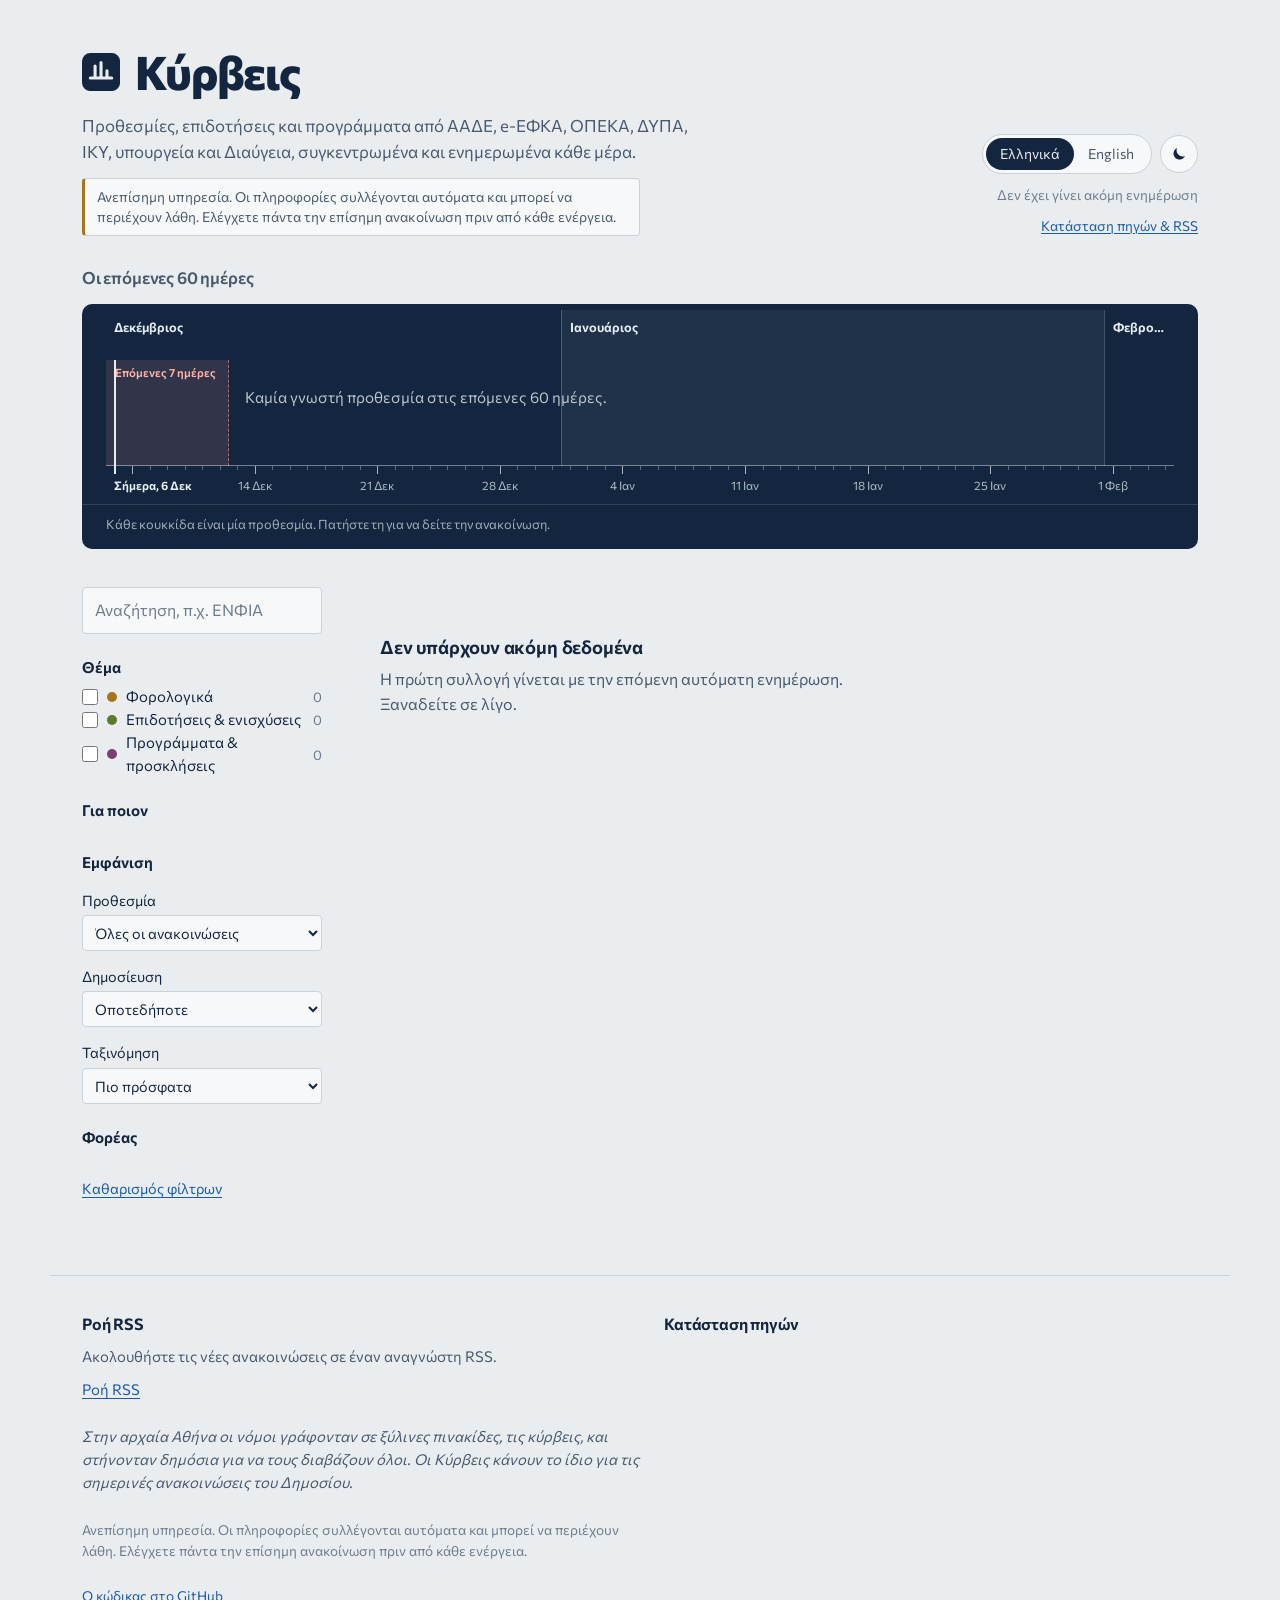
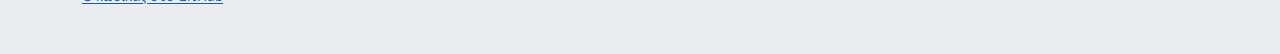
==== commit 3032b605: "Site: versioned CSS/JS, no browser translation of the interface; statements' dates aren't deadlines" ====
--- a/site/index.html
+++ b/site/index.html
@@ -17,7 +17,7 @@
   try { const th = localStorage.getItem("theme"); if (th === "light" || th === "dark") document.documentElement.dataset.theme = th; } catch (e) {}
 </script>
 </head>
-<body>
+<body translate="no">  <!-- the interface has its own English; only headlines are left to browser translation -->
 <a class="skip" href="#list" data-i18n="skip">Μετάβαση στα αποτελέσματα</a>
 
 <header class="top">
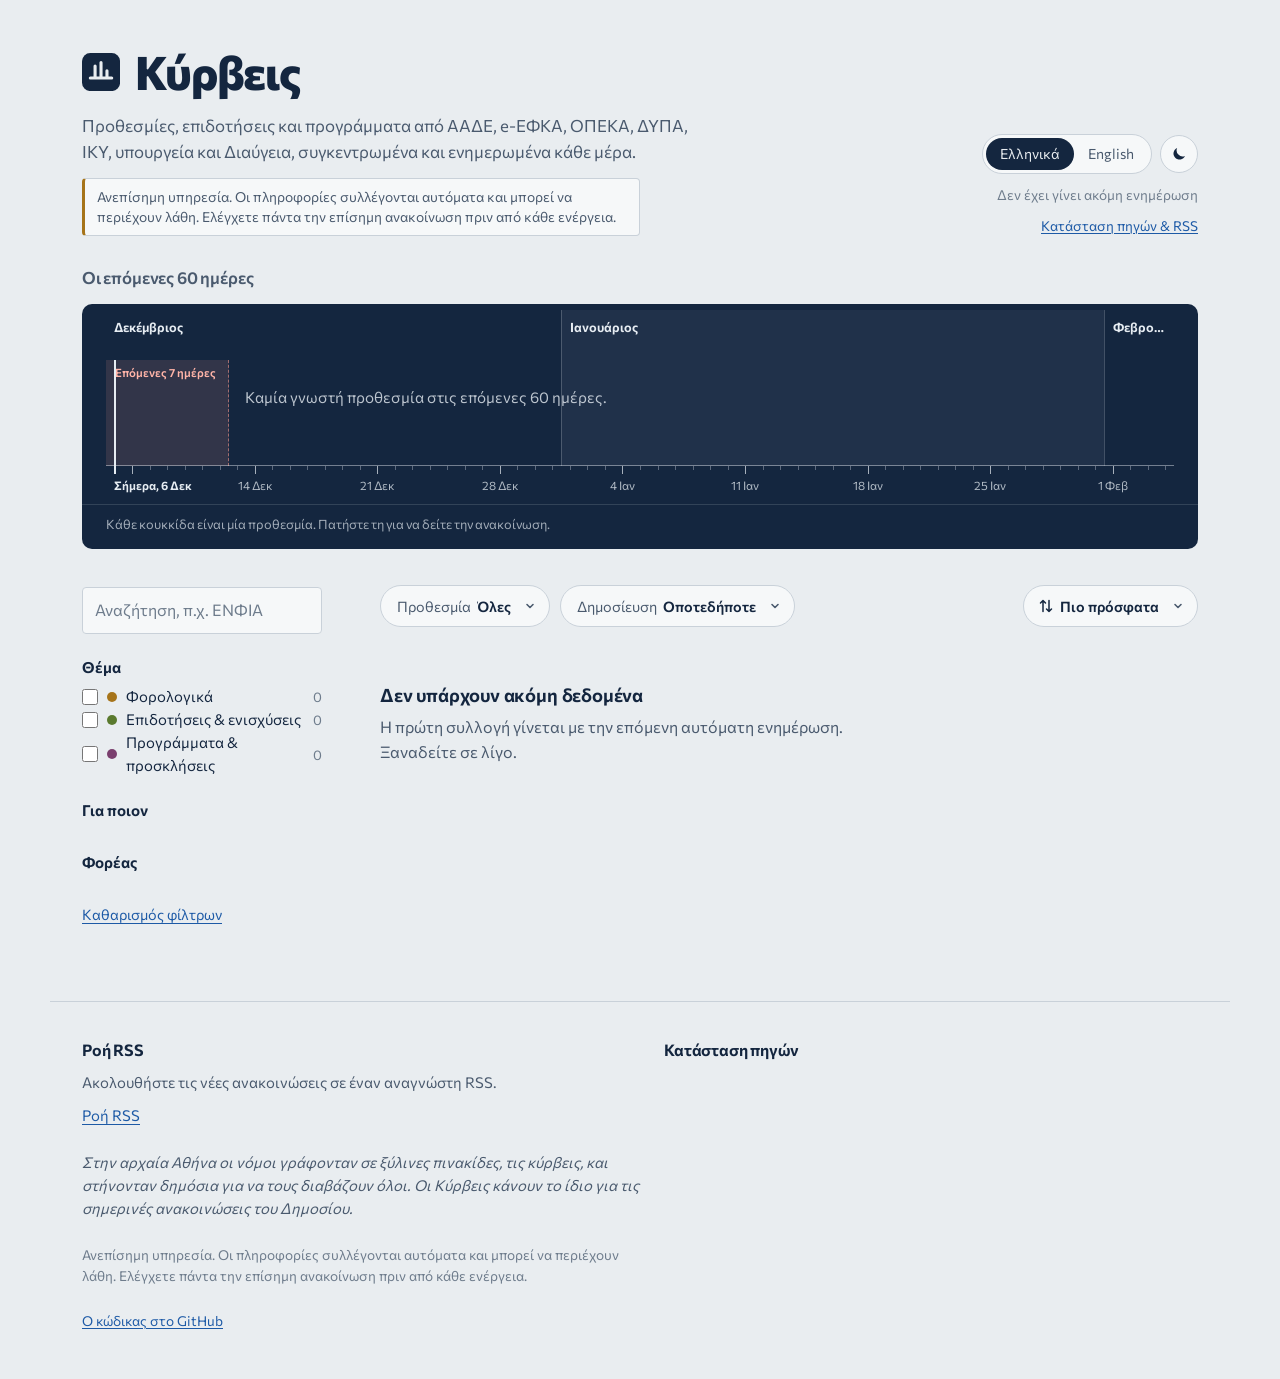
==== commit 7316120d: "Display options in a bar above the list" ====
--- a/site/index.html
+++ b/site/index.html
@@ -76,31 +76,6 @@
     </fieldset>
 
     <fieldset>
-      <legend data-i18n="show">Εμφάνιση</legend>
-      <label class="sort"><span data-i18n="dueFilter">Προθεσμία</span>
-        <select id="due">
-          <option value="" data-i18n="dueAny">Όλες οι ανακοινώσεις</option>
-          <option value="open" data-i18n="dueOpen">Με ανοιχτή προθεσμία</option>
-          <option value="7" data-i18n="due7">Λήγει σε 7 ημέρες</option>
-          <option value="30" data-i18n="due30">Λήγει σε 30 ημέρες</option>
-        </select>
-      </label>
-      <label class="sort"><span data-i18n="period">Δημοσίευση</span>
-        <select id="period">
-          <option value="" data-i18n="periodAny">Οποτεδήποτε</option>
-          <option value="7" data-i18n="period7">Τελευταίες 7 ημέρες</option>
-          <option value="30" data-i18n="period30">Τελευταίες 30 ημέρες</option>
-        </select>
-      </label>
-      <label class="sort"><span data-i18n="sort">Ταξινόμηση</span>
-        <select id="sort">
-          <option value="published" data-i18n="sortPub">Πιο πρόσφατα</option>
-          <option value="deadline" data-i18n="sortDl">Πλησιέστερη προθεσμία</option>
-        </select>
-      </label>
-    </fieldset>
-
-    <fieldset>
       <legend data-i18n="source">Φορέας</legend>
       <div id="sources"></div>
     </fieldset>
@@ -112,6 +87,30 @@
   </aside>
 
   <main id="list" tabindex="-1">
+    <!-- what to show and in which order: above the list, like a shop's "sort by" -->
+    <div class="toolbar" role="group" data-i18n-label="show" aria-label="Εμφάνιση">
+      <label class="pill" id="pill-due"><span data-i18n="dueFilter">Προθεσμία</span>
+        <select id="due">
+          <option value="" data-i18n="dueAny">Όλες</option>
+          <option value="open" data-i18n="dueOpen">Με ανοιχτή προθεσμία</option>
+          <option value="7" data-i18n="due7">Λήγει σε 7 ημέρες</option>
+          <option value="30" data-i18n="due30">Λήγει σε 30 ημέρες</option>
+        </select><svg class="chev" aria-hidden="true" viewBox="0 0 12 12"><path d="M3 4.5 6 7.5 9 4.5"/></svg>
+      </label>
+      <label class="pill" id="pill-period"><span data-i18n="period">Δημοσίευση</span>
+        <select id="period">
+          <option value="" data-i18n="periodAny">Οποτεδήποτε</option>
+          <option value="7" data-i18n="period7">Τελευταίες 7 ημέρες</option>
+          <option value="30" data-i18n="period30">Τελευταίες 30 ημέρες</option>
+        </select><svg class="chev" aria-hidden="true" viewBox="0 0 12 12"><path d="M3 4.5 6 7.5 9 4.5"/></svg>
+      </label>
+      <label class="pill pill-sort"><svg class="sort-ic" aria-hidden="true" viewBox="0 0 16 16"><path d="M5 2.5v11M2.5 5 5 2.5 7.5 5M11 13.5v-11M8.5 11 11 13.5 13.5 11"/></svg><span class="vh" data-i18n="sort">Ταξινόμηση</span>
+        <select id="sort">
+          <option value="published" data-i18n="sortPub">Πιο πρόσφατα</option>
+          <option value="deadline" data-i18n="sortDl">Πλησιέστερη προθεσμία</option>
+        </select><svg class="chev" aria-hidden="true" viewBox="0 0 12 12"><path d="M3 4.5 6 7.5 9 4.5"/></svg>
+      </label>
+    </div>
     <p class="count" id="count" aria-live="polite"></p>
     <div id="results"></div>
   </main>
--- a/site/style.css
+++ b/site/style.css
@@ -179,8 +179,25 @@
 .check input { width: 16px; height: 16px; margin: 0; flex-shrink: 0; accent-color: var(--ink); }
 .check .n { margin-left: auto; color: var(--ink-3); font-size: .85rem; }
 .swatch { width: 10px; height: 10px; border-radius: 50%; background: var(--c); flex-shrink: 0; }
-.sort { display: flex; flex-direction: column; gap: 4px; font-size: .9rem; margin-top: 8px; }
-.sort select { font: inherit; padding: 7px 8px; border-radius: var(--radius-s); border: 1px solid var(--rule); background: var(--surface); color: var(--ink); }
+/* above the list: deadline and publication on the left, sort order on the right */
+.toolbar { display: flex; flex-wrap: wrap; align-items: center; gap: 10px; margin: 0 0 14px; }
+.pill {
+  position: relative; display: inline-flex; align-items: center; gap: 6px; height: 42px; padding-left: 16px;
+  border: 1px solid var(--rule); border-radius: 999px; background: var(--surface);
+  font-size: .9rem; color: var(--ink-2); cursor: pointer;
+}
+.pill:hover { border-color: var(--ink-3); }
+.pill:focus-within { outline: 2px solid var(--focus); outline-offset: 2px; }
+.pill.on { border-color: var(--ink); box-shadow: inset 0 0 0 1px var(--ink); }
+.pill select {
+  appearance: none; -webkit-appearance: none; height: 100%; padding: 0 34px 0 0; border: 0; background: transparent;
+  font: inherit; font-weight: 600; color: var(--ink); cursor: pointer;
+}
+.pill select:focus { outline: none; }
+.pill select option { color: var(--ink); background: var(--surface); }
+.pill .chev { position: absolute; right: 13px; width: 12px; height: 12px; pointer-events: none; fill: none; stroke: var(--ink-2); stroke-width: 1.6; stroke-linecap: round; stroke-linejoin: round; }
+.pill-sort { margin-left: auto; padding-left: 14px; }
+.sort-ic { width: 16px; height: 16px; fill: none; stroke: var(--ink); stroke-width: 1.5; stroke-linecap: round; stroke-linejoin: round; }
 .apply, .badge { display: none; }
 .reset { align-self: flex-start; font: inherit; font-size: .9rem; background: none; border: 0; padding: 0; color: var(--link); text-decoration: underline; text-underline-offset: .18em; cursor: pointer; }
 
@@ -261,7 +278,7 @@
   /* bigger invisible tap area around each dot on the timeline */
   .tick::after { content: ""; position: absolute; inset: -9px; border-radius: 50%; }
 
-  .layout { grid-template-columns: 1fr; gap: 8px; }
+  .layout { grid-template-columns: minmax(0, 1fr); gap: 8px; }  /* minmax: let the chip row scroll instead of widening the page */
 
   /* the search box and the filter button stay at the top while you scroll the list */
   .rail {
@@ -270,7 +287,12 @@
     background: var(--paper); border-bottom: 1px solid var(--rule);
   }
   .search { flex: 1; min-width: 0; }
-  .search input, .sort select { font-size: 16px; }   /* under 16px, iPhones zoom in on tap */
+  .search input, .pill select { font-size: 16px; }   /* under 16px, iPhones zoom in on tap */
+  /* one row that scrolls sideways, like a shop's filter chips */
+  .toolbar { flex-wrap: nowrap; overflow-x: auto; margin: 0 -16px 12px; padding: 2px 16px 4px; scrollbar-width: none; }
+  .toolbar::-webkit-scrollbar { display: none; }
+  .pill { flex-shrink: 0; }
+  .pill-sort { margin-left: 0; }
   .search input { height: 100%; min-height: 46px; }
   .filters > summary {
     display: flex; align-items: center; gap: 8px; height: 100%; min-height: 46px; padding: 0 14px;
@@ -299,7 +321,6 @@
   /* the list area is always at least a screen tall, so the bar stays put and
      "show results" can scroll to the list even when a filter leaves few or none */
   .layout { min-height: 100vh; min-height: 100dvh; align-content: start; }
-  .sort select { padding: 10px 8px; }
   .reset { padding: 6px 0; }
   /* stays at the bottom of the panel; the surface-coloured ring hides the list scrolling under it */
   .apply {
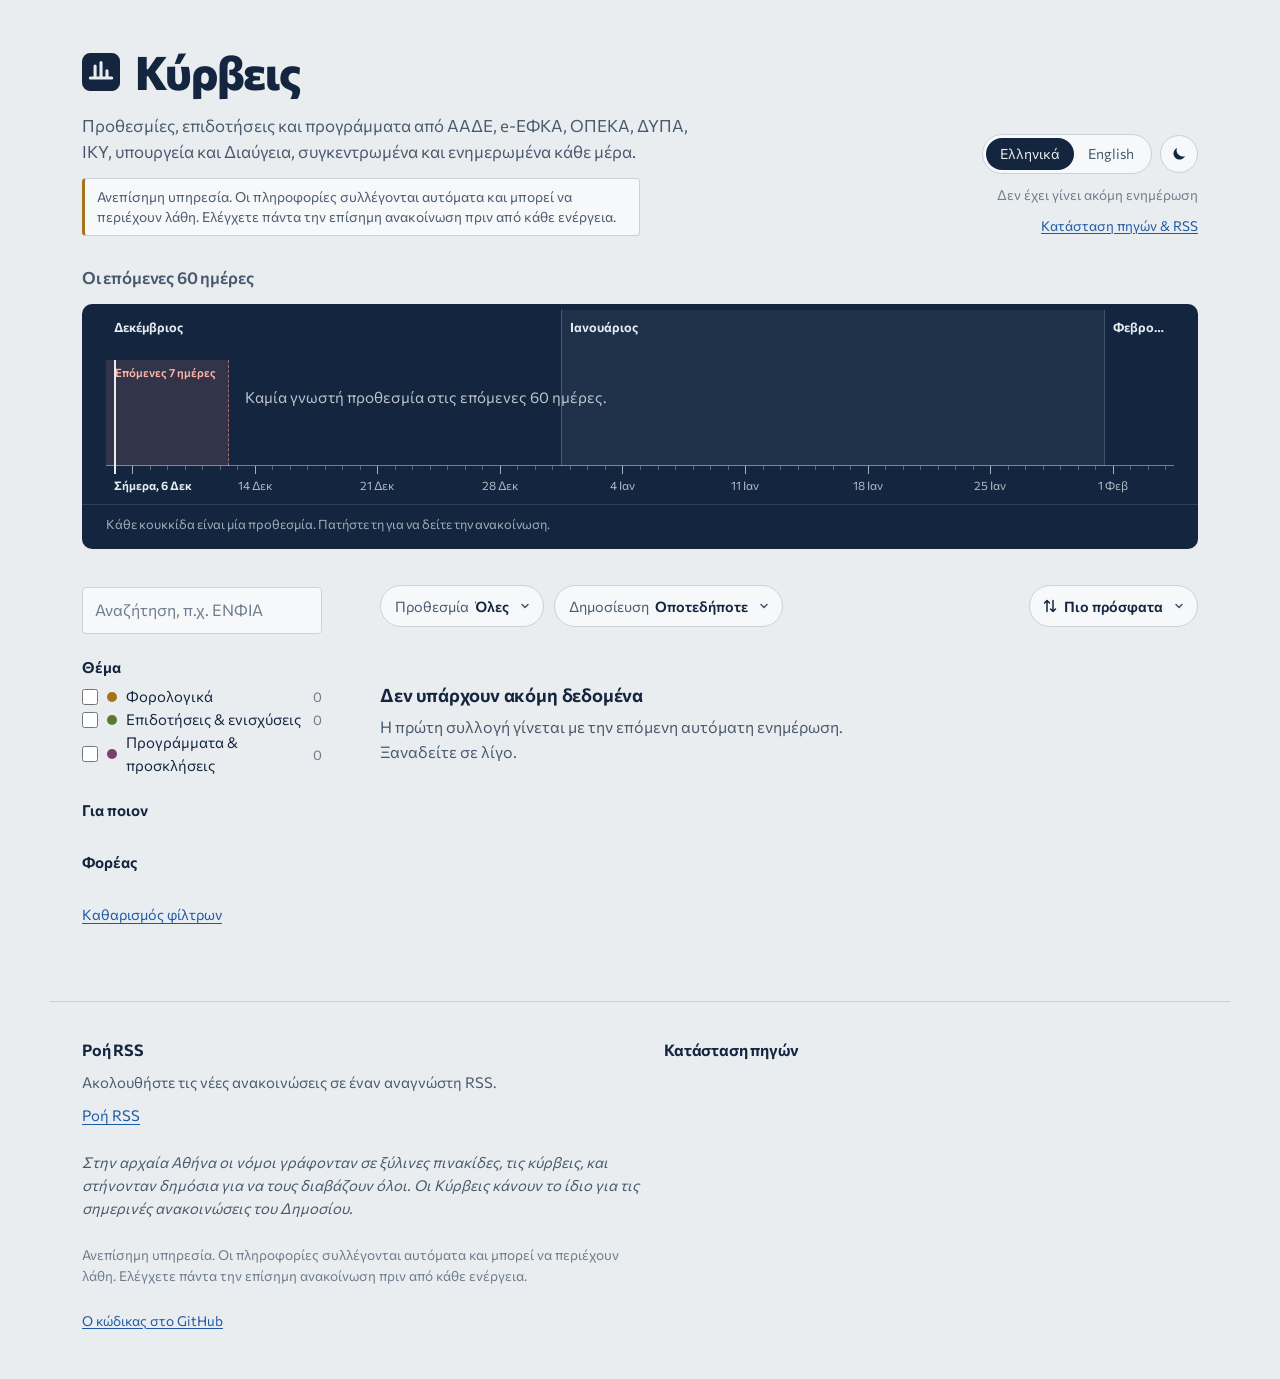
==== commit 4b92ed31: "Shorter display choices" ====
--- a/site/index.html
+++ b/site/index.html
@@ -92,9 +92,9 @@
       <label class="pill" id="pill-due"><span data-i18n="dueFilter">Προθεσμία</span>
         <select id="due">
           <option value="" data-i18n="dueAny">Όλες</option>
-          <option value="open" data-i18n="dueOpen">Με ανοιχτή προθεσμία</option>
-          <option value="7" data-i18n="due7">Λήγει σε 7 ημέρες</option>
-          <option value="30" data-i18n="due30">Λήγει σε 30 ημέρες</option>
+          <option value="open" data-i18n="dueOpen">Ανοιχτή</option>
+          <option value="7" data-i18n="due7">Σε 7 ημέρες</option>
+          <option value="30" data-i18n="due30">Σε 30 ημέρες</option>
         </select><svg class="chev" aria-hidden="true" viewBox="0 0 12 12"><path d="M3 4.5 6 7.5 9 4.5"/></svg>
       </label>
       <label class="pill" id="pill-period"><span data-i18n="period">Δημοσίευση</span>
@@ -107,7 +107,7 @@
       <label class="pill pill-sort"><svg class="sort-ic" aria-hidden="true" viewBox="0 0 16 16"><path d="M5 2.5v11M2.5 5 5 2.5 7.5 5M11 13.5v-11M8.5 11 11 13.5 13.5 11"/></svg><span class="vh" data-i18n="sort">Ταξινόμηση</span>
         <select id="sort">
           <option value="published" data-i18n="sortPub">Πιο πρόσφατα</option>
-          <option value="deadline" data-i18n="sortDl">Πλησιέστερη προθεσμία</option>
+          <option value="deadline" data-i18n="sortDl">Κατά προθεσμία</option>
         </select><svg class="chev" aria-hidden="true" viewBox="0 0 12 12"><path d="M3 4.5 6 7.5 9 4.5"/></svg>
       </label>
     </div>
--- a/site/style.css
+++ b/site/style.css
@@ -182,7 +182,7 @@
 /* above the list: deadline and publication on the left, sort order on the right */
 .toolbar { display: flex; flex-wrap: wrap; align-items: center; gap: 10px; margin: 0 0 14px; }
 .pill {
-  position: relative; display: inline-flex; align-items: center; gap: 6px; height: 42px; padding-left: 16px;
+  position: relative; display: inline-flex; align-items: center; gap: 6px; height: 42px; padding-left: 14px;
   border: 1px solid var(--rule); border-radius: 999px; background: var(--surface);
   font-size: .9rem; color: var(--ink-2); cursor: pointer;
 }
@@ -190,13 +190,13 @@
 .pill:focus-within { outline: 2px solid var(--focus); outline-offset: 2px; }
 .pill.on { border-color: var(--ink); box-shadow: inset 0 0 0 1px var(--ink); }
 .pill select {
-  appearance: none; -webkit-appearance: none; height: 100%; padding: 0 34px 0 0; border: 0; background: transparent;
+  appearance: none; -webkit-appearance: none; height: 100%; padding: 0 30px 0 0; border: 0; background: transparent;
   font: inherit; font-weight: 600; color: var(--ink); cursor: pointer;
 }
 .pill select:focus { outline: none; }
 .pill select option { color: var(--ink); background: var(--surface); }
-.pill .chev { position: absolute; right: 13px; width: 12px; height: 12px; pointer-events: none; fill: none; stroke: var(--ink-2); stroke-width: 1.6; stroke-linecap: round; stroke-linejoin: round; }
-.pill-sort { margin-left: auto; padding-left: 14px; }
+.pill .chev { position: absolute; right: 12px; width: 12px; height: 12px; pointer-events: none; fill: none; stroke: var(--ink-2); stroke-width: 1.6; stroke-linecap: round; stroke-linejoin: round; }
+.pill-sort { margin-left: auto; padding-left: 12px; }
 .sort-ic { width: 16px; height: 16px; fill: none; stroke: var(--ink); stroke-width: 1.5; stroke-linecap: round; stroke-linejoin: round; }
 .apply, .badge { display: none; }
 .reset { align-self: flex-start; font: inherit; font-size: .9rem; background: none; border: 0; padding: 0; color: var(--link); text-decoration: underline; text-underline-offset: .18em; cursor: pointer; }
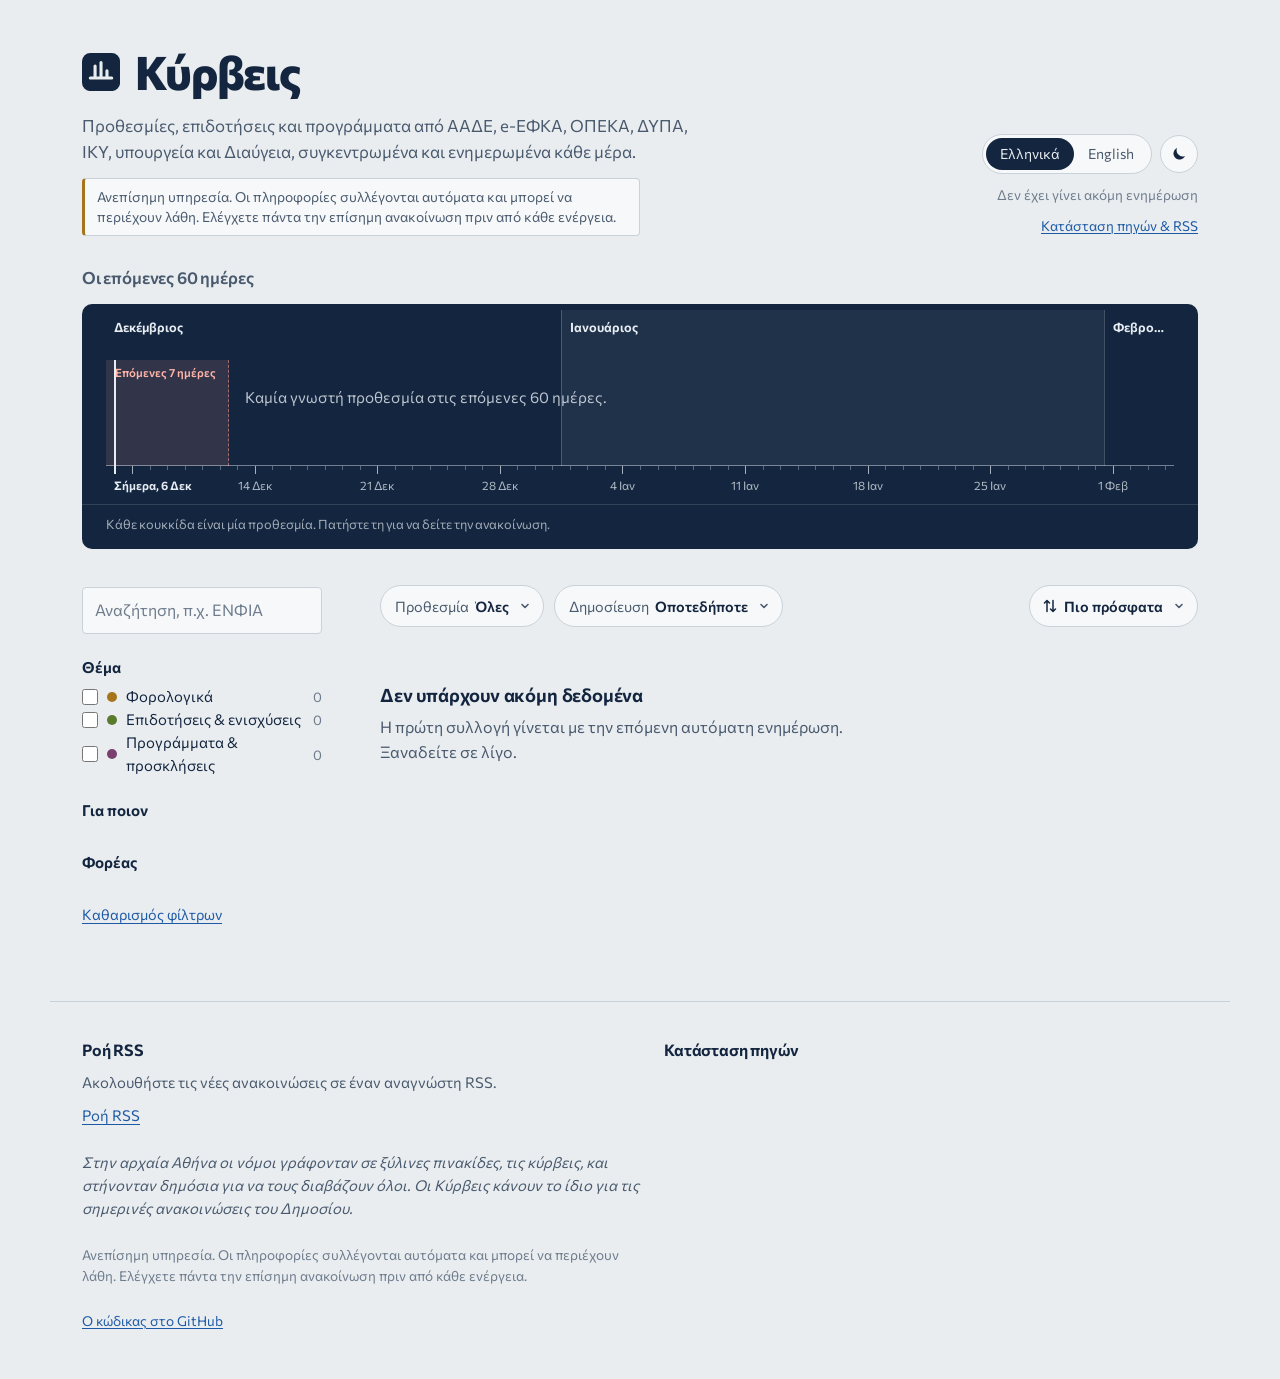
==== commit fe88efd7: "Back-to-top button" ====
--- a/site/index.html
+++ b/site/index.html
@@ -133,6 +133,9 @@
   <p class="made"><a id="repo" href="https://github.com/" data-i18n="made">Ο κώδικας στο GitHub</a></p>
 </footer>
 
+<button type="button" class="to-top" id="to-top" aria-label="Επιστροφή στην αρχή" title="Επιστροφή στην αρχή">
+  <svg aria-hidden="true" viewBox="0 0 24 24"><path d="M12 19V5M5.5 11.5 12 5l6.5 6.5"/></svg>
+</button>
 <script src="app.js" defer></script>
 </body>
 </html>
--- a/site/style.css
+++ b/site/style.css
@@ -253,6 +253,19 @@
 .name-story { grid-column: 1 / -1; font-style: italic; }
 .disclaimer, .made { grid-column: 1 / -1; font-size: .85rem !important; color: var(--ink-3) !important; }
 
+/* ---------- back to top ---------- */
+.to-top {
+  position: fixed; right: 24px; bottom: calc(24px + env(safe-area-inset-bottom)); z-index: 6;
+  display: grid; place-items: center; width: 46px; height: 46px; padding: 0; cursor: pointer;
+  border: 1px solid var(--rule); border-radius: 50%; background: var(--ink); color: var(--paper);
+  box-shadow: 0 6px 18px rgba(15, 26, 42, .25);
+  opacity: 0; visibility: hidden; transform: translateY(8px);
+  transition: opacity .2s ease, transform .2s ease, visibility 0s linear .2s;
+}
+.to-top.show { opacity: 1; visibility: visible; transform: none; transition: opacity .2s ease, transform .2s ease; }
+.to-top:hover { background: var(--link); }
+.to-top svg { width: 20px; height: 20px; fill: none; stroke: currentColor; stroke-width: 2; stroke-linecap: round; stroke-linejoin: round; }
+
 /* ---------- responsive ---------- */
 @media (max-width: 860px) {
   .top, .horizon, .layout, .foot { padding-inline: 16px; }
@@ -336,6 +349,7 @@
   .more { width: 100%; padding: 12px 16px; }
 
   .foot { grid-template-columns: 1fr; }
+  .to-top { right: 16px; bottom: calc(16px + env(safe-area-inset-bottom)); width: 44px; height: 44px; }
   .status li { padding: 6px 0; }
 }
 @media (prefers-reduced-motion: reduce) {
